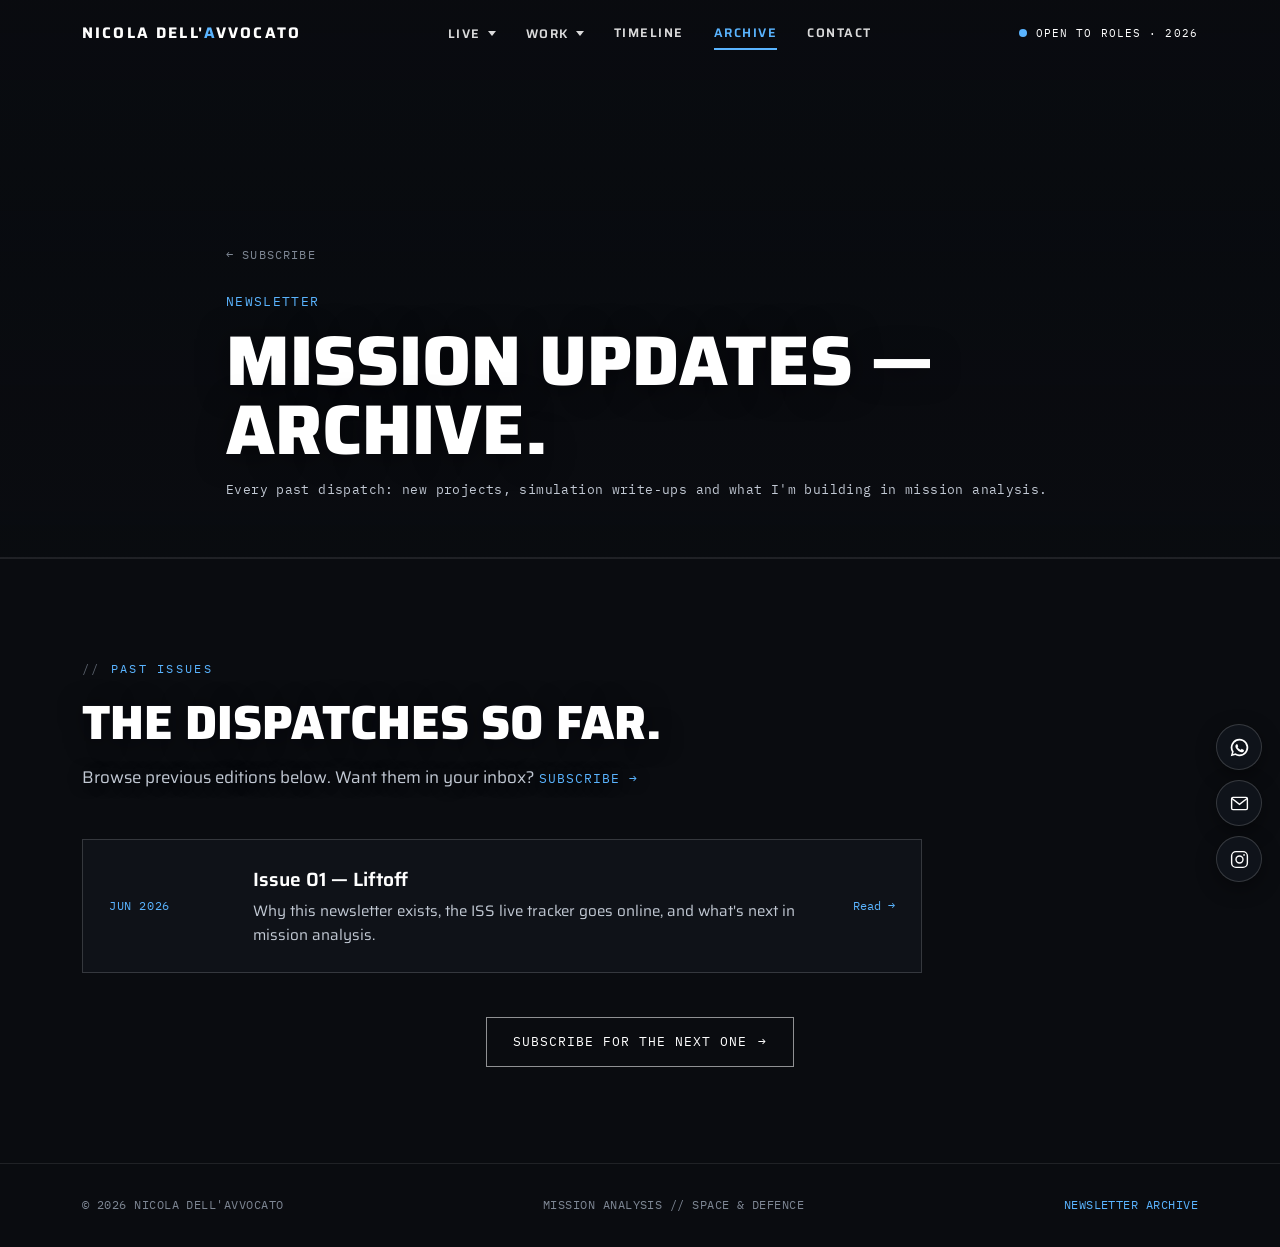
==== archive.html @ 33642a6d "Add files via upload" ====
<!DOCTYPE html>
<html lang="en">
<head>
<meta charset="UTF-8">
<meta name="viewport" content="width=device-width, initial-scale=1.0">
<title>Newsletter Archive — Nicola Dell'Avvocato</title>
<meta name="description" content="Archive of Mission Updates — past dispatches on projects, simulation write-ups and mission-analysis work by Nicola Dell'Avvocato.">
<meta property="og:title" content="Newsletter Archive — Nicola Dell'Avvocato">
<meta property="og:description" content="Past issues of Mission Updates.">
<meta property="og:type" content="website">
<link rel="preconnect" href="https://fonts.googleapis.com">
<link rel="preconnect" href="https://fonts.gstatic.com" crossorigin>
<link href="https://fonts.googleapis.com/css2?family=Saira:wght@400;500;600;700;800&family=IBM+Plex+Mono:wght@400;500&display=swap" rel="stylesheet">
<link rel="stylesheet" href="styles.css">
</head>
<body>
<div id="scrollProgress" class="scroll-progress" aria-hidden="true"></div>

<a class="skip" href="#main">Skip to content</a>

<!-- ============ NAV ============ -->
<header class="nav">
  <div class="container nav-inner">
    <a class="brand" href="index.html">NICOLA DELL'<span class="x">A</span>VVOCATO</a>
    <nav class="nav-links" id="navLinks" aria-label="Primary">
      <div class="nav-item has-drop">
        <button type="button" class="drop-trigger" aria-haspopup="true" aria-expanded="false">live <span class="caret" aria-hidden="true"></span></button>
        <div class="dropdown" role="menu">
          <a role="menuitem" href="live.html#iss">ISS Live Tracker</a>
          <a role="menuitem" href="live.html#launch">Next Launch</a>
          <a role="menuitem" href="live.html#crew">Who's in Space</a>
          <a role="menuitem" href="live.html#asteroids">Near-Earth Asteroids</a>
          <a role="menuitem" href="live.html#weather">Space Weather</a>
          <a role="menuitem" href="live.html#apod">Picture of the Day</a>
          <a role="menuitem" href="live.html#epic">Earth from Space</a>
          <a role="menuitem" href="live.html#sat">Satellite Tracker</a>
          <a role="menuitem" href="live.html#copernicus">Air Quality Map</a>
          <a role="menuitem" class="drop-all" href="live.html">All feeds →</a>
        </div>
      </div>
      <div class="nav-item has-drop">
        <button type="button" class="drop-trigger" aria-haspopup="true" aria-expanded="false">work <span class="caret" aria-hidden="true"></span></button>
        <div class="dropdown" role="menu">
          <a role="menuitem" href="work-f450.html">F450 Quadcopter</a>
          <a role="menuitem" href="work-fbg.html">FBG · CFRP Thesis</a>
          <a role="menuitem" class="drop-all" href="index.html#work">All work →</a>
        </div>
      </div>
      <a href="timeline.html">timeline</a>
      <a href="archive.html" aria-current="page">archive</a>
      <a href="index.html#contact">contact</a>
    </nav>
    <div class="nav-right"><span class="dot"></span>OPEN TO ROLES · 2026</div>
    <button class="nav-toggle" aria-label="Menu" aria-controls="navLinks" aria-expanded="false">
      <span></span><span></span><span></span>
    </button>
  </div>
</header>

<main id="main">

<!-- ============ HERO ============ -->
<section class="proj-hero iss">
  <div class="container">
    <a class="breadcrumb" href="index.html#newsletter">← Subscribe</a>
    <div class="desig">NEWSLETTER</div>
    <h1>Mission Updates — archive.</h1>
    <p class="pmeta">Every past dispatch: new projects, simulation write-ups and what I'm building in mission analysis.</p>
  </div>
</section>

<!-- ============ ARCHIVE ============ -->
<section class="block bg-earthrise" id="archive">
  <div class="container">
    <div class="block-head reveal">
      <span class="eyebrow">Past issues</span>
      <h2>The dispatches so far.</h2>
      <p>Browse previous editions below. Want them in your inbox? <a href="index.html#newsletter" class="tlink" style="display:inline-flex;">Subscribe <span class="arr">→</span></a></p>
    </div>

    <!-- =========================================================
         HOW TO ADD A NEW ISSUE
         For each new newsletter, copy one <a class="issue"> block below,
         update the date / title / summary, and point href to that issue's
         page (e.g. news-2026-07.html — duplicate news-2026-06.html as a
         starting point). Newest issue goes at the TOP of the list.
         ========================================================= -->
    <div class="issues reveal">

      <a class="issue" href="news-2026-06.html">
        <span class="date">Jun 2026</span>
        <span class="meta">
          <h3>Issue 01 — Liftoff</h3>
          <p>Why this newsletter exists, the ISS live tracker goes online, and what's next in mission analysis.</p>
        </span>
        <span class="go">Read →</span>
      </a>

      <!-- <a class="issue" href="news-2026-07.html">
        <span class="date">Jul 2026</span>
        <span class="meta">
          <h3>Issue 02 — Title here</h3>
          <p>One-line summary of the issue.</p>
        </span>
        <span class="go">Read →</span>
      </a> -->

    </div>

    <div class="reveal" style="margin-top:44px;text-align:center;">
      <a href="index.html#newsletter" class="btn">Subscribe for the next one <span class="arr">→</span></a>
    </div>
  </div>
</section>

</main>

<footer class="foot">
  <div class="container foot-inner">
    <span>© <span data-year>2026</span> Nicola Dell'Avvocato</span>
    <span>Mission Analysis // Space &amp; Defence</span>
    <span><a href="archive.html" style="color:var(--accent);text-decoration:none;">Newsletter archive</a></span>
  </div>
</footer>

<!-- ============ FLOATING QUICK-CONTACT DOCK ============ -->
<nav class="dock" aria-label="Quick contact">
  <a href="https://wa.me/393314380217" target="_blank" rel="noopener" aria-label="WhatsApp">
    <span class="lbl">WhatsApp</span>
    <svg viewBox="0 0 24 24" fill="currentColor"><path d="M12 2a10 10 0 0 0-8.6 15.1L2 22l5.1-1.3A10 10 0 1 0 12 2Zm0 18a8 8 0 0 1-4.1-1.1l-.3-.2-3 .8.8-2.9-.2-.3A8 8 0 1 1 12 20Zm4.4-5.6c-.2-.1-1.4-.7-1.6-.8-.2-.1-.4-.1-.5.1l-.7.9c-.1.2-.3.2-.5.1a6.5 6.5 0 0 1-1.9-1.2 7.2 7.2 0 0 1-1.3-1.7c-.1-.2 0-.4.1-.5l.4-.5c.1-.1.1-.3 0-.4l-.7-1.7c-.2-.5-.4-.4-.5-.4h-.5c-.2 0-.4.1-.6.3a2.7 2.7 0 0 0-.8 2c0 1.2.9 2.4 1 2.5.1.2 1.7 2.7 4.2 3.7 1.6.6 2.2.7 2.9.6.5-.1 1.4-.6 1.6-1.1.2-.6.2-1 .1-1.1l-.4-.2Z"/></svg>
  </a>
  <a href="https://mail.google.com/mail/?view=cm&amp;fs=1&amp;to=nicoladellavvocato@gmail.com&amp;su=Hello%20Nicola" target="_blank" rel="noopener" aria-label="Gmail">
    <span class="lbl">Gmail</span>
    <svg viewBox="0 0 24 24" fill="none" stroke="currentColor" stroke-width="1.6"><rect x="3" y="5" width="18" height="14" rx="1.5"/><path d="M3 6l9 7 9-7"/></svg>
  </a>
  <a href="https://instagram.com/nic.avv" target="_blank" rel="noopener" aria-label="Instagram">
    <span class="lbl">Instagram</span>
    <svg viewBox="0 0 24 24" fill="none" stroke="currentColor" stroke-width="1.6"><rect x="3" y="3" width="18" height="18" rx="5"/><circle cx="12" cy="12" r="4"/><circle cx="17.2" cy="6.8" r="1" fill="currentColor" stroke="none"/></svg>
  </a>
</nav>

<script src="main.js" defer></script>
</body>
</html>
---- styles.css ----
/* =================================================================
   Nicola Dell'Avvocato — portfolio
   Shared stylesheet. Mission-control identity:
   deep-space dark, Saira display + IBM Plex Mono utility, blue beacon.
   ================================================================= */

:root{
  --bg:#0A0C10;
  --panel:rgba(17,21,28,0.78);      /* frosted over section photos */
  --panel-solid:#11151C;
  --panel-2:rgba(22,27,35,0.82);
  --line:rgba(255,255,255,0.09);
  --line-2:rgba(255,255,255,0.16);
  --t1:#FFFFFF;
  --t2:#C2C9D4;
  --t3:#7E8794;
  --accent:#5AB4FF;
  --accent-soft:rgba(90,180,255,0.16);
  --danger:#E2552F;
  --font-display:"Saira",system-ui,sans-serif;
  --font-body:"Saira",system-ui,sans-serif;
  --font-mono:"IBM Plex Mono",ui-monospace,monospace;
  --container:1180px;
  --read:780px;

  /* Section veil — keeps the photo visible (light veil) while text stays legible */
  --veil:linear-gradient(180deg,rgba(10,12,16,0.82) 0%,rgba(10,12,16,0.72) 42%,rgba(10,12,16,0.90) 100%);

  /* Public-domain backgrounds (NASA / U.S. Air Force) via Wikimedia's stable
     Special:FilePath redirect, scaled to 1600px. Each section also has a dark
     fallback, so the layout still reads if an image fails to load. */
  --img-iss:url("https://commons.wikimedia.org/wiki/Special:FilePath/STS-134%20International%20Space%20Station%20after%20undocking.jpg?width=1600");
  --img-launch:url("https://commons.wikimedia.org/wiki/Special:FilePath/STS-107%20launch.jpg?width=1600");
  --img-earthrise:url("https://commons.wikimedia.org/wiki/Special:FilePath/NASA-Apollo8-Dec24-Earthrise.jpg?width=1600");
  --img-bluemarble:url("https://commons.wikimedia.org/wiki/Special:FilePath/The%20Earth%20seen%20from%20Apollo%2017.jpg?width=1600");
  --img-jet:url("https://commons.wikimedia.org/wiki/Special:FilePath/F-22%20Raptor%20-%20070713-F-0986R-003.jpg?width=1600");
  --img-night:url("https://commons.wikimedia.org/wiki/Special:FilePath/Sounding%20Rockets%20Launch%20from%20the%20Marshall%20Islands.JPG?width=1600");
  --img-drone:url("https://commons.wikimedia.org/wiki/Special:FilePath/MQ-9%20Reaper%20UAV.jpg?width=1600");
}

*{box-sizing:border-box;margin:0;padding:0;}
html{scroll-behavior:smooth;}
body{font-family:var(--font-body);background:var(--bg);color:var(--t2);line-height:1.62;-webkit-font-smoothing:antialiased;overflow-x:hidden;}
.container{max-width:var(--container);margin:0 auto;padding:0 32px;}
a{color:inherit;}
img{max-width:100%;display:block;}
::selection{background:var(--accent);color:#000;}

.skip{position:absolute;left:-9999px;top:0;background:var(--accent);color:#000;padding:10px 16px;font-family:var(--font-mono);font-size:.8rem;z-index:200;}
.skip:focus{left:12px;top:12px;}

.eyebrow{font-family:var(--font-mono);font-size:0.72rem;letter-spacing:0.2em;text-transform:uppercase;color:var(--accent);display:inline-flex;align-items:center;gap:10px;}
.eyebrow::before{content:"//";color:var(--t3);opacity:0.7;}

@keyframes beacon{0%{box-shadow:0 0 0 0 rgba(90,180,255,0.5);}70%{box-shadow:0 0 0 7px rgba(90,180,255,0);}100%{box-shadow:0 0 0 0 rgba(90,180,255,0);}}

/* ---------- nav ---------- */
header.nav{position:fixed;top:0;left:0;right:0;z-index:50;transition:background .3s ease,border-color .3s ease;border-bottom:1px solid transparent;}
header.nav.scrolled{background:rgba(10,12,16,0.82);backdrop-filter:blur(12px);-webkit-backdrop-filter:blur(12px);border-bottom:1px solid var(--line);}
.nav-inner{display:flex;align-items:center;justify-content:space-between;height:66px;gap:18px;}
.brand{font-family:var(--font-display);font-weight:700;font-size:0.96rem;letter-spacing:0.14em;text-transform:uppercase;color:#fff;text-decoration:none;white-space:nowrap;}
.brand .x{color:var(--accent);}
.nav-links{display:flex;gap:30px;align-items:center;}
.nav-links a{font-family:var(--font-display);font-weight:600;font-size:0.78rem;letter-spacing:0.12em;text-transform:uppercase;text-decoration:none;color:#fff;opacity:0.85;transition:opacity .2s,color .2s;}
.nav-links a:hover,.nav-links a:focus-visible,.nav-links a[aria-current="page"]{opacity:1;color:var(--accent);}
.nav-right{font-family:var(--font-mono);font-size:0.7rem;letter-spacing:0.1em;color:#fff;display:flex;align-items:center;gap:9px;text-transform:uppercase;white-space:nowrap;}
.nav-right .dot{width:8px;height:8px;border-radius:50%;background:var(--accent);animation:beacon 2.6s infinite;}
.nav-toggle{display:none;background:none;border:1px solid var(--line-2);width:42px;height:38px;cursor:pointer;align-items:center;justify-content:center;flex-direction:column;gap:5px;}
.nav-toggle span{display:block;width:18px;height:2px;background:#fff;transition:transform .25s ease,opacity .25s ease;}
.nav-toggle[aria-expanded="true"] span:nth-child(1){transform:translateY(7px) rotate(45deg);}
.nav-toggle[aria-expanded="true"] span:nth-child(2){opacity:0;}
.nav-toggle[aria-expanded="true"] span:nth-child(3){transform:translateY(-7px) rotate(-45deg);}

/* ---- animated underline on nav links ---- */
.nav-links>a,.drop-trigger{position:relative;}
.nav-links>a::after,.drop-trigger::after{content:"";position:absolute;left:0;right:0;bottom:-7px;height:2px;background:var(--accent);transform:scaleX(0);transform-origin:left;transition:transform .25s ease;}
.nav-links>a:hover::after,.nav-links>a:focus-visible::after,.nav-links>a.active::after,.nav-links>a[aria-current="page"]::after,.drop-trigger:hover::after,.drop-trigger:focus-visible::after,.drop-trigger.active::after,.has-drop:focus-within .drop-trigger::after{transform:scaleX(1);}

/* ---- dropdown menu ---- */
.nav-item.has-drop{position:relative;display:flex;align-items:center;}
.drop-trigger{font-family:var(--font-display);font-weight:600;font-size:0.78rem;letter-spacing:0.12em;text-transform:uppercase;color:#fff;opacity:0.85;background:none;border:0;cursor:pointer;padding:0;display:inline-flex;align-items:center;gap:7px;transition:opacity .2s,color .2s;}
.drop-trigger:hover,.drop-trigger:focus-visible,.has-drop:focus-within .drop-trigger,.drop-trigger.active{opacity:1;color:var(--accent);}
.caret{width:0;height:0;border-left:4px solid transparent;border-right:4px solid transparent;border-top:5px solid currentColor;transition:transform .25s ease;}
.has-drop:hover .caret,.has-drop:focus-within .caret,.has-drop.open .caret{transform:rotate(180deg);}
.dropdown{position:absolute;top:calc(100% + 14px);left:50%;transform:translateX(-50%) translateY(8px);min-width:236px;background:rgba(13,17,23,0.97);backdrop-filter:blur(12px);-webkit-backdrop-filter:blur(12px);border:1px solid var(--line-2);padding:7px;opacity:0;visibility:hidden;pointer-events:none;transition:opacity .2s ease,transform .2s ease;z-index:60;}
.dropdown::before{content:"";position:absolute;top:-14px;left:0;right:0;height:14px;}
.has-drop:hover .dropdown,.has-drop:focus-within .dropdown,.has-drop.open .dropdown{opacity:1;visibility:visible;pointer-events:auto;transform:translateX(-50%) translateY(0);}
.dropdown a{display:block;padding:11px 14px;font-family:var(--font-mono);font-size:0.78rem;letter-spacing:0.03em;text-transform:none;color:var(--t2);text-decoration:none;opacity:1;transition:background .16s ease,color .16s ease;}
.dropdown a::after{display:none;}
.dropdown a:hover,.dropdown a:focus-visible{background:var(--accent-soft);color:#fff;}
.dropdown a.active{color:var(--accent);}
.dropdown .drop-all{border-top:1px solid var(--line);margin-top:5px;color:var(--accent);}

/* ---- scroll progress bar ---- */
.scroll-progress{position:fixed;top:0;left:0;height:3px;width:0;background:linear-gradient(90deg,var(--accent),#9fd4ff);box-shadow:0 0 10px rgba(90,180,255,0.6);z-index:60;transition:width .1s linear;}

/* ---------- hero ---------- */
.hero{position:relative;height:100vh;min-height:660px;background:#02040A;overflow:hidden;display:flex;align-items:flex-end;}
.stars{position:absolute;inset:0;z-index:0;}
.stars .tw{animation:tw 3.6s ease-in-out infinite;}
@keyframes tw{50%{opacity:0.12;}}
.atmo{position:absolute;left:50%;transform:translateX(-50%);bottom:20vh;width:160vw;height:42vh;z-index:1;
  background:radial-gradient(60% 100% at 50% 100%,rgba(90,180,255,0.30),rgba(60,130,210,0.10) 42%,transparent 68%);filter:blur(14px);pointer-events:none;}
.planet{position:absolute;left:50%;transform:translateX(-50%);bottom:-36vh;width:200vw;height:70vh;z-index:1;border-radius:100% 100% 0 0;
  background:radial-gradient(80% 130% at 50% 0%,#1a3a5c 0%,#0d2236 22%,#06131f 46%,#03080e 70%);}
.planet::before{content:"";position:absolute;left:0;right:0;top:-1px;height:3px;border-radius:100% 100% 0 0;
  background:linear-gradient(90deg,transparent,rgba(160,210,255,0.6) 22%,rgba(195,225,255,0.9) 50%,rgba(160,210,255,0.6) 78%,transparent);
  box-shadow:0 0 22px 3px rgba(90,180,255,0.55);}
.scrim{position:absolute;inset:0;z-index:2;background:
  linear-gradient(to top,rgba(2,4,10,0.88) 0%,rgba(2,4,10,0.35) 32%,transparent 62%),
  radial-gradient(90% 70% at 18% 88%,rgba(2,4,10,0.7),transparent 70%);}
.hero-inner{position:relative;z-index:3;width:100%;padding-bottom:9vh;}
.hero-eye{font-family:var(--font-mono);font-size:0.78rem;letter-spacing:0.22em;text-transform:uppercase;color:#fff;opacity:0.92;margin-bottom:22px;}
.hero h1{font-family:var(--font-display);font-weight:800;font-size:clamp(3rem,9.2vw,7.4rem);line-height:0.92;letter-spacing:-0.01em;text-transform:uppercase;color:#fff;text-shadow:0 2px 40px rgba(0,0,0,0.5);}
.hero h1 .ln{display:block;overflow:hidden;}
.hero h1 .ln span{display:block;transform:translateY(104%);animation:rise 1s cubic-bezier(.2,.7,.2,1) forwards;}
.hero h1 .ln:nth-child(2) span{animation-delay:.09s;}
@keyframes rise{to{transform:translateY(0);}}
.hero .tag{font-size:1.18rem;line-height:1.5;color:var(--t2);max-width:46ch;margin:26px 0 34px;}
.hero .tag em{color:#fff;font-style:normal;}
.cta-row{display:flex;gap:22px;flex-wrap:wrap;align-items:center;}
.btn{font-family:var(--font-mono);font-size:0.8rem;letter-spacing:0.08em;text-transform:uppercase;text-decoration:none;padding:14px 26px;border:1px solid rgba(255,255,255,0.55);color:#fff;display:inline-flex;align-items:center;gap:11px;transition:all .2s ease;background:transparent;cursor:pointer;}
.btn:hover,.btn:focus-visible{background:#fff;color:#000;border-color:#fff;}
.btn.solid{background:var(--accent);border-color:var(--accent);color:#04121f;}
.btn.solid:hover,.btn.solid:focus-visible{background:#fff;border-color:#fff;color:#000;}
.tlink{font-family:var(--font-mono);font-size:0.8rem;letter-spacing:0.08em;text-transform:uppercase;text-decoration:none;color:var(--accent);display:inline-flex;align-items:center;gap:9px;}
.tlink:hover,.tlink:focus-visible{color:#fff;}
.arr{transition:transform .2s ease;}
.btn:hover .arr,.tlink:hover .arr{transform:translateX(4px);}

/* ---------- section base + photo backgrounds ---------- */
section.block{padding:96px 0;border-top:1px solid var(--line);position:relative;}
.block-head{margin-bottom:48px;max-width:var(--read);}
.block-head h2{font-family:var(--font-display);font-weight:800;font-size:clamp(1.9rem,4vw,3rem);letter-spacing:0;text-transform:uppercase;line-height:1.02;margin-top:18px;color:#fff;text-shadow:0 2px 24px rgba(2,4,10,.6);}
.block-head p{color:var(--t2);margin-top:16px;font-size:1.06rem;text-shadow:0 1px 14px rgba(2,4,10,.55);}
.reveal{opacity:0;transform:translateY(24px);transition:opacity .7s ease,transform .7s ease;}
.reveal.in{opacity:1;transform:none;}

.bg-iss,.bg-launch,.bg-earthrise,.bg-bluemarble,.bg-jet,.bg-night,.bg-drone{
  background-size:cover;background-position:center;background-repeat:no-repeat;background-color:var(--bg);
}
.bg-iss{background-image:var(--veil),var(--img-iss);}
.bg-launch{background-image:var(--veil),var(--img-launch);}
.bg-earthrise{background-image:var(--veil),var(--img-earthrise);}
.bg-bluemarble{background-image:var(--veil),var(--img-bluemarble);}
.bg-jet{background-image:var(--veil),var(--img-jet);}
.bg-night{background-image:var(--veil),var(--img-night);}
.bg-drone{background-image:var(--veil),var(--img-drone);}
.bg-blueprint{
  background-color:#070b11;
  background-image:
    linear-gradient(rgba(7,11,17,0.80),rgba(7,11,17,0.89)),
    linear-gradient(rgba(90,180,255,0.07) 1px,transparent 1px),
    linear-gradient(90deg,rgba(90,180,255,0.07) 1px,transparent 1px);
  background-size:cover,34px 34px,34px 34px;background-position:center;
}
.bg-carbon{
  background-color:#0a0c10;
  background-image:
    linear-gradient(rgba(10,12,16,0.80),rgba(10,12,16,0.88)),
    repeating-linear-gradient(45deg,#13171f 0 6px,#0c0f15 6px 12px),
    repeating-linear-gradient(-45deg,rgba(255,255,255,0.03) 0 6px,transparent 6px 12px);
}
@media(min-width:1025px){
  .bg-iss,.bg-launch,.bg-earthrise,.bg-bluemarble,.bg-jet,.bg-night,.bg-drone{background-attachment:fixed;}
}

/* shared frosted-card treatment so the photo whispers through */
.panel,.fcard,.record,.ecard,.spec,.contact-links,.news-card,.proj-card,.spec-block{
  backdrop-filter:blur(7px);-webkit-backdrop-filter:blur(7px);
}

/* ---------- ISS tracker ---------- */
.panel{position:relative;background:var(--panel);border:1px solid var(--line-2);}
.panel .corner{position:absolute;width:10px;height:10px;border:1px solid var(--accent);z-index:2;}
.panel .corner.tl{top:-1px;left:-1px;border-right:0;border-bottom:0;}
.panel .corner.tr{top:-1px;right:-1px;border-left:0;border-bottom:0;}
.panel .corner.bl{bottom:-1px;left:-1px;border-right:0;border-top:0;}
.panel .corner.br{bottom:-1px;right:-1px;border-left:0;border-top:0;}
.panel-head{display:flex;justify-content:space-between;align-items:center;gap:12px;padding:15px 20px;border-bottom:1px solid var(--line);font-family:var(--font-mono);font-size:0.72rem;letter-spacing:0.1em;text-transform:uppercase;color:var(--t3);}
.live-ind{display:flex;align-items:center;gap:9px;color:var(--accent);}
#issDot{width:8px;height:8px;border-radius:50%;background:var(--accent);animation:beacon 2.4s infinite;}
#issDot.lost{background:var(--danger);animation:none;}
.tracker-body{display:grid;grid-template-columns:1.65fr 1fr;}
.map-wrap{border-right:1px solid var(--line);padding:16px;}
#issMap{width:100%;height:auto;display:block;background:#070B11;border:1px solid var(--line);}
.map-bg{fill:#070B11;}
.map-img{opacity:0.62;filter:brightness(0.72) saturate(0.85);}
.map-scrim{fill:rgba(7,11,17,0.42);}
.grat line{stroke:rgba(255,255,255,0.08);stroke-width:1;}
.equator{stroke:rgba(90,180,255,0.32);stroke-width:1;stroke-dasharray:5 5;}
.meridian{stroke:rgba(255,255,255,0.10);stroke-width:1;stroke-dasharray:5 5;}
.maplab{font-family:var(--font-mono);font-size:9px;fill:var(--t3);}
.trail{fill:none;stroke:var(--accent);stroke-width:1.5;opacity:0.55;}
.foot{fill:rgba(90,180,255,0.07);stroke:rgba(90,180,255,0.28);stroke-width:1;}
.m-glow{fill:rgba(90,180,255,0.35);}
.m-core{fill:#fff;}
.m-ping{fill:none;stroke:var(--accent);stroke-width:1.4;animation:issping 2.2s ease-out infinite;}
@keyframes issping{0%{opacity:0.85;r:4;}80%,100%{opacity:0;r:24;}}
.telem{display:flex;flex-direction:column;}
.trow{display:flex;justify-content:space-between;align-items:baseline;gap:10px;padding:15px 20px;border-bottom:1px solid var(--line);}
.trow .k{font-family:var(--font-mono);font-size:0.66rem;letter-spacing:0.1em;text-transform:uppercase;color:var(--t3);}
.trow .v{font-family:var(--font-mono);font-size:1.0rem;color:#fff;}
.trow .v.acc{color:var(--accent);}
.maplink{font-family:var(--font-mono);font-size:0.84rem;color:var(--accent);text-decoration:none;transition:color .18s ease;}
.maplink:hover,.maplink:focus-visible{color:#fff;text-decoration:underline;}
.panel-foot{padding:13px 20px;border-top:1px solid var(--line);font-family:var(--font-mono);font-size:0.62rem;letter-spacing:0.08em;color:var(--t3);text-transform:uppercase;display:flex;justify-content:space-between;gap:10px;flex-wrap:wrap;}

/* ---------- profile ---------- */
.profile-grid{display:grid;grid-template-columns:1.4fr 1fr;gap:56px;align-items:start;}
.profile-prose p{font-size:1.14rem;color:var(--t2);margin-bottom:18px;line-height:1.66;}
.profile-prose p strong{color:#fff;font-weight:600;}
.spec{border:1px solid var(--line-2);background:var(--panel);}
.spec .spec-top{font-family:var(--font-mono);font-size:0.68rem;letter-spacing:0.1em;text-transform:uppercase;color:var(--t3);padding:13px 16px;border-bottom:1px solid var(--line);display:flex;justify-content:space-between;}
.spec dl{display:grid;grid-template-columns:auto 1fr;}
.spec dt,.spec dd{padding:12px 16px;font-family:var(--font-mono);font-size:0.8rem;border-bottom:1px solid var(--line);}
.spec dt{color:var(--t3);letter-spacing:0.04em;border-right:1px solid var(--line);white-space:nowrap;}
.spec dd{color:#fff;text-align:right;}
.spec dl>div{display:contents;}
.spec .last dt,.spec .last dd{border-bottom:0;}

/* ---------- focus ---------- */
.focus-grid{display:grid;grid-template-columns:repeat(3,1fr);gap:18px;}
.fcard{background:var(--panel);border:1px solid var(--line-2);padding:28px 26px 30px;transition:transform .25s ease,border-color .25s ease;}
.fcard:hover{transform:translateY(-4px);border-color:var(--accent);}
.fcard .num{font-family:var(--font-mono);font-size:0.72rem;color:var(--accent);letter-spacing:0.12em;}
.fcard h3{font-family:var(--font-display);font-weight:600;font-size:1.28rem;margin:14px 0 10px;color:#fff;}
.fcard p{color:var(--t2);font-size:0.97rem;line-height:1.6;}
.fcard .ic{height:34px;width:34px;margin-bottom:6px;}
.fcard .ic svg{width:100%;height:100%;stroke:var(--accent);fill:none;stroke-width:1.6;}

/* ---------- stack ---------- */
.stack-grid{display:grid;grid-template-columns:repeat(2,1fr);gap:42px 56px;}
.stack-col h4{font-family:var(--font-mono);font-size:0.74rem;letter-spacing:0.12em;text-transform:uppercase;color:var(--t3);padding-bottom:13px;margin-bottom:16px;border-bottom:1px solid var(--line-2);}
.tags{display:flex;flex-wrap:wrap;gap:9px;}
.tag{font-family:var(--font-mono);font-size:0.8rem;color:var(--t2);border:1px solid var(--line-2);background:rgba(10,12,16,.45);padding:8px 13px;transition:all .18s ease;text-decoration:none;}
.tag:hover{border-color:var(--accent);color:#fff;}

/* ---------- work records ---------- */
.record{background:var(--panel);border:1px solid var(--line-2);padding:32px;margin-bottom:18px;display:grid;grid-template-columns:auto 1fr auto;gap:30px;align-items:start;transition:border-color .2s ease,transform .2s ease;text-decoration:none;color:inherit;}
.record:hover{border-color:var(--accent);transform:translateY(-3px);}
.record .desig{font-family:var(--font-mono);font-size:0.8rem;color:var(--accent);letter-spacing:0.06em;padding-top:4px;}
.record h3{font-family:var(--font-display);font-weight:600;font-size:1.36rem;color:#fff;margin-bottom:6px;display:inline-flex;align-items:center;gap:10px;}
.record h3 .go{font-family:var(--font-mono);font-size:.9rem;color:var(--t3);transition:transform .2s ease,color .2s ease;}
.record:hover h3 .go{color:var(--accent);transform:translateX(4px);}
.record .meta{font-family:var(--font-mono);font-size:0.76rem;color:var(--t3);margin-bottom:14px;letter-spacing:0.03em;}
.record p{color:var(--t2);font-size:0.99rem;max-width:64ch;line-height:1.62;}
.record .toolset{display:flex;gap:7px;flex-wrap:wrap;margin-top:15px;}
.record .toolset span{font-family:var(--font-mono);font-size:0.72rem;color:var(--t3);border:1px solid var(--line);padding:4px 9px;}
.record .metric{text-align:right;white-space:nowrap;}
.record .metric .big{font-family:var(--font-display);font-weight:800;font-size:1.7rem;color:#fff;line-height:1;}
.record .metric .lab{font-family:var(--font-mono);font-size:0.64rem;color:var(--t3);text-transform:uppercase;letter-spacing:0.08em;margin-top:6px;}

/* ---------- education ---------- */
.edu{display:grid;grid-template-columns:repeat(2,1fr);gap:18px;}
.ecard{background:var(--panel);border:1px solid var(--line-2);padding:28px;}
.ecard .yr{font-family:var(--font-mono);font-size:0.74rem;color:var(--accent);letter-spacing:0.06em;}
.ecard h3{font-family:var(--font-display);font-weight:600;font-size:1.24rem;color:#fff;margin:10px 0 6px;}
.ecard .inst{font-family:var(--font-mono);font-size:0.82rem;color:var(--t3);margin-bottom:10px;}
.ecard p{color:var(--t2);font-size:0.95rem;}
.ecard p em{color:#fff;font-style:italic;}

/* ---------- newsletter ---------- */
.news{padding:88px 0;border-top:1px solid var(--line);}
.news-card{background:var(--panel);border:1px solid var(--line-2);padding:40px;display:grid;grid-template-columns:1.1fr 1fr;gap:40px;align-items:center;position:relative;}
.news-card .corner{position:absolute;width:10px;height:10px;border:1px solid var(--accent);}
.news-card .corner.tl{top:-1px;left:-1px;border-right:0;border-bottom:0;}
.news-card .corner.br{bottom:-1px;right:-1px;border-left:0;border-top:0;}
.news-card h2{font-family:var(--font-display);font-weight:800;font-size:clamp(1.7rem,3.4vw,2.4rem);text-transform:uppercase;color:#fff;margin-top:16px;line-height:1.04;}
.news-card p{color:var(--t2);margin-top:14px;font-size:1.02rem;max-width:42ch;}
.news-form{display:flex;flex-direction:column;gap:12px;}
.news-row{display:flex;gap:10px;flex-wrap:wrap;}
.news-input{flex:1 1 220px;background:rgba(7,11,17,.7);border:1px solid var(--line-2);color:#fff;font-family:var(--font-mono);font-size:.92rem;padding:14px 16px;transition:border-color .18s ease;}
.news-input::placeholder{color:var(--t3);}
.news-input:focus{outline:none;border-color:var(--accent);}
.news-note{font-family:var(--font-mono);font-size:.66rem;letter-spacing:.04em;color:var(--t3);line-height:1.5;}
.news-note a{color:var(--accent);text-decoration:none;}
.news-status{font-family:var(--font-mono);font-size:.78rem;min-height:1.2em;}
.news-status.ok{color:var(--accent);}
.news-status.err{color:var(--danger);}
.news-form.busy .btn{opacity:.55;pointer-events:none;}

/* ---------- contact ---------- */
.contact{padding:104px 0;border-top:1px solid var(--line);}
.contact-inner{display:grid;grid-template-columns:1fr auto;gap:50px;align-items:end;}
.contact h2{font-family:var(--font-display);font-weight:800;font-size:clamp(2.4rem,5.4vw,4rem);letter-spacing:0;text-transform:uppercase;line-height:0.98;color:#fff;}
.contact h2 em{color:var(--accent);font-style:normal;}
.contact p{color:var(--t2);margin-top:18px;max-width:48ch;font-size:1.05rem;}
.contact-links{display:flex;flex-direction:column;border:1px solid var(--line-2);min-width:320px;background:var(--panel);}
.clink{padding:16px 22px;display:flex;justify-content:space-between;align-items:center;gap:14px;font-family:var(--font-mono);font-size:0.84rem;text-decoration:none;color:#fff;border-bottom:1px solid var(--line);transition:background .18s ease,color .18s ease;}
.clink:last-child{border-bottom:0;}
.clink .ci{display:flex;align-items:center;gap:12px;}
.clink .ci svg{width:17px;height:17px;flex:none;}
.clink:hover{background:var(--accent);color:#000;}
.clink:hover svg{color:#000;}
.clink .ar{color:var(--t3);transition:transform .2s ease,color .2s ease;}
.clink:hover .ar{color:#000;transform:translate(3px,-3px);}

/* ---------- floating quick-contact dock ---------- */
.dock{position:fixed;right:18px;bottom:18px;z-index:60;display:flex;flex-direction:column;gap:10px;}
.dock a{width:46px;height:46px;border-radius:50%;display:grid;place-items:center;background:rgba(17,21,28,0.92);border:1px solid var(--line-2);color:#fff;backdrop-filter:blur(8px);-webkit-backdrop-filter:blur(8px);transition:transform .18s ease,background .18s ease,border-color .18s ease;box-shadow:0 6px 20px rgba(0,0,0,.4);}
.dock a svg{width:21px;height:21px;}
.dock a:hover,.dock a:focus-visible{transform:translateY(-3px);background:var(--accent);border-color:var(--accent);color:#04121f;}
.dock a .lbl{position:absolute;right:56px;white-space:nowrap;background:#11151c;border:1px solid var(--line-2);color:#fff;font-family:var(--font-mono);font-size:.66rem;letter-spacing:.06em;text-transform:uppercase;padding:6px 9px;opacity:0;transform:translateX(6px);pointer-events:none;transition:opacity .18s ease,transform .18s ease;}
.dock a{position:relative;}
.dock a:hover .lbl,.dock a:focus-visible .lbl{opacity:1;transform:translateX(0);}

/* ---------- footer ---------- */
footer.foot{padding:32px 0;border-top:1px solid var(--line);}
.foot-inner{display:flex;justify-content:space-between;align-items:center;font-family:var(--font-mono);font-size:0.72rem;color:var(--t3);letter-spacing:0.04em;flex-wrap:wrap;gap:10px;text-transform:uppercase;}
.foot-inner a{color:var(--t3);text-decoration:none;}
.foot-inner a:hover{color:var(--accent);}

a:focus-visible,.btn:focus-visible,.tag:focus-visible,.clink:focus-visible,button:focus-visible,input:focus-visible{outline:2px solid var(--accent);outline-offset:3px;}

/* =================================================================
   PROJECT (case-study) PAGES
   ================================================================= */
.proj-hero{position:relative;min-height:62vh;display:flex;align-items:flex-end;padding:120px 0 56px;overflow:hidden;border-bottom:1px solid var(--line);background-color:#04070d;}
.proj-hero.iss{background-image:var(--veil),var(--img-iss);background-size:cover;background-position:center;}
.proj-hero.ascent{background-image:var(--veil),var(--img-launch);background-size:cover;background-position:center 28%;}
.proj-hero.drone{background-image:var(--veil),var(--img-drone);background-size:cover;background-position:center;}
/* blueprint grid for the build project */
.proj-hero.bp{
  background-color:#070b11;
  background-image:
    radial-gradient(120% 90% at 50% 0%,rgba(10,12,16,.45),rgba(10,12,16,.92) 75%),
    linear-gradient(rgba(90,180,255,0.10) 1px,transparent 1px),
    linear-gradient(90deg,rgba(90,180,255,0.10) 1px,transparent 1px);
  background-size:auto,30px 30px,30px 30px;
}
/* carbon-fibre twill for the composites thesis */
.proj-hero.cf{
  background-color:#0a0c10;
  background-image:
    radial-gradient(120% 90% at 50% 0%,rgba(10,12,16,.35),rgba(10,12,16,.9) 78%),
    repeating-linear-gradient(45deg,#13171f 0 6px,#0c0f15 6px 12px),
    repeating-linear-gradient(-45deg,rgba(255,255,255,.035) 0 6px,transparent 6px 12px);
}
.proj-hero .breadcrumb{font-family:var(--font-mono);font-size:.72rem;letter-spacing:.1em;text-transform:uppercase;color:var(--t3);margin-bottom:26px;display:inline-flex;gap:8px;align-items:center;text-decoration:none;}
.proj-hero .breadcrumb:hover{color:var(--accent);}
.proj-hero .desig{font-family:var(--font-mono);font-size:.84rem;letter-spacing:.1em;color:var(--accent);}
.proj-hero h1{font-family:var(--font-display);font-weight:800;font-size:clamp(2.2rem,6vw,4.4rem);line-height:.98;text-transform:uppercase;color:#fff;margin:14px 0 16px;max-width:18ch;text-shadow:0 2px 30px rgba(0,0,0,.55);}
.proj-hero .pmeta{font-family:var(--font-mono);font-size:.8rem;color:var(--t2);letter-spacing:.03em;}
.proj-hero .toolset{display:flex;gap:8px;flex-wrap:wrap;margin-top:22px;}
.proj-hero .toolset span{font-family:var(--font-mono);font-size:.72rem;color:var(--t2);border:1px solid var(--line-2);background:rgba(10,12,16,.5);padding:5px 11px;}

.proj-body{padding:80px 0 40px;}
.proj-grid{display:grid;grid-template-columns:minmax(0,1fr) 320px;gap:64px;align-items:start;}
.proj-main h2{font-family:var(--font-display);font-weight:700;font-size:1.5rem;text-transform:uppercase;letter-spacing:.01em;color:#fff;margin:46px 0 14px;display:flex;align-items:baseline;gap:12px;}
.proj-main h2:first-child{margin-top:0;}
.proj-main h2 .hx{font-family:var(--font-mono);font-size:.74rem;color:var(--accent);letter-spacing:.08em;}
.proj-main p{font-size:1.06rem;line-height:1.7;color:var(--t2);margin-bottom:16px;}
.proj-main p strong{color:#fff;font-weight:600;}
.proj-main .lead{font-size:1.2rem;color:#dfe4ec;line-height:1.62;}
.proj-main ul{list-style:none;margin:6px 0 18px;}
.proj-main ul li{position:relative;padding-left:22px;margin-bottom:11px;color:var(--t2);line-height:1.6;}
.proj-main ul li::before{content:"";position:absolute;left:0;top:.62em;width:7px;height:7px;background:var(--accent);transform:rotate(45deg);}
.proj-main ul li strong{color:#fff;}

.callout{border-left:2px solid var(--accent);background:rgba(90,180,255,.06);padding:18px 22px;margin:24px 0;}
.callout .lab{font-family:var(--font-mono);font-size:.68rem;letter-spacing:.1em;text-transform:uppercase;color:var(--accent);margin-bottom:7px;}
.callout p{margin:0;font-size:1rem;color:var(--t2);}

.proj-aside{position:sticky;top:96px;display:flex;flex-direction:column;gap:18px;}
.spec-block{border:1px solid var(--line-2);background:var(--panel);}
.spec-block .spec-top{font-family:var(--font-mono);font-size:.68rem;letter-spacing:.1em;text-transform:uppercase;color:var(--t3);padding:13px 16px;border-bottom:1px solid var(--line);display:flex;justify-content:space-between;}
.spec-block dl{display:grid;grid-template-columns:auto 1fr;}
.spec-block dt,.spec-block dd{padding:11px 15px;font-family:var(--font-mono);font-size:.78rem;border-bottom:1px solid var(--line);}
.spec-block dt{color:var(--t3);border-right:1px solid var(--line);white-space:nowrap;}
.spec-block dd{color:#fff;text-align:right;}
.spec-block dl>div{display:contents;}
.spec-block dl>div:last-child dt,.spec-block dl>div:last-child dd{border-bottom:0;}

.figure{border:1px solid var(--line-2);background:rgba(10,12,16,.4);overflow:hidden;margin:26px 0;}
.figure img{width:100%;height:auto;display:block;}
.figure figcaption{font-family:var(--font-mono);font-size:.7rem;letter-spacing:.04em;color:var(--t3);padding:11px 15px;border-top:1px solid var(--line);}

/* prev/next project nav */
.proj-nav{display:grid;grid-template-columns:1fr 1fr;gap:14px;border-top:1px solid var(--line);padding:40px 0 0;margin-top:40px;}
.pn{border:1px solid var(--line-2);background:var(--panel);padding:22px 24px;text-decoration:none;color:#fff;transition:border-color .2s ease,transform .2s ease;backdrop-filter:blur(7px);-webkit-backdrop-filter:blur(7px);}
.pn:hover{border-color:var(--accent);transform:translateY(-3px);}
.pn .k{font-family:var(--font-mono);font-size:.66rem;letter-spacing:.1em;text-transform:uppercase;color:var(--t3);}
.pn .t{font-family:var(--font-display);font-weight:600;font-size:1.1rem;margin-top:8px;color:#fff;}
.pn.next{text-align:right;}

/* =================================================================
   TIMELINE (story page)
   ================================================================= */
.timeline{position:relative;max-width:760px;margin:0 auto;}
.timeline::before{content:"";position:absolute;left:14px;top:6px;bottom:6px;width:2px;background:linear-gradient(var(--accent),rgba(90,180,255,0.12));}
.tl-item{position:relative;padding:0 0 28px 52px;}
.tl-item:last-child{padding-bottom:0;}
.tl-item::before{content:"";position:absolute;left:7px;top:4px;width:16px;height:16px;background:var(--bg);border:2px solid var(--accent);transform:rotate(45deg);box-shadow:0 0 0 4px rgba(10,12,16,0.65);}
.tl-item.now::before{background:var(--accent);animation:beacon 2.6s infinite;}
.tl-year{font-family:var(--font-mono);font-size:0.74rem;letter-spacing:0.08em;text-transform:uppercase;color:var(--accent);margin-bottom:9px;}
.tl-card{display:block;border:1px solid var(--line-2);background:var(--panel);backdrop-filter:blur(7px);-webkit-backdrop-filter:blur(7px);padding:22px 24px;text-decoration:none;transition:border-color .2s ease,transform .2s ease;}
a.tl-card:hover,a.tl-card:focus-visible{border-color:var(--accent);transform:translateY(-3px);}
.tl-card h3{font-family:var(--font-display);font-weight:600;font-size:1.22rem;color:#fff;margin-bottom:5px;}
.tl-card .inst{font-family:var(--font-mono);font-size:0.78rem;color:var(--t3);margin-bottom:11px;}
.tl-card p{color:var(--t2);font-size:0.99rem;line-height:1.62;margin:0;}
.tl-card .grade{display:inline-block;font-family:var(--font-mono);font-size:0.72rem;color:var(--accent);border:1px solid var(--accent);padding:3px 10px;margin-top:13px;letter-spacing:0.06em;}
.tl-card .more{display:inline-block;font-family:var(--font-mono);font-size:0.74rem;color:var(--accent);margin-top:13px;}
a.tl-card:hover .more{text-decoration:underline;}

/* =================================================================
   NEWSLETTER ARCHIVE (issue list)
   ================================================================= */
.issues{display:flex;flex-direction:column;gap:16px;max-width:840px;}
.issue{display:grid;grid-template-columns:118px 1fr auto;gap:26px;align-items:center;background:var(--panel);border:1px solid var(--line-2);backdrop-filter:blur(7px);-webkit-backdrop-filter:blur(7px);padding:24px 26px;text-decoration:none;transition:border-color .2s ease,transform .2s ease;}
.issue:hover,.issue:focus-visible{border-color:var(--accent);transform:translateY(-3px);}
.issue .date{font-family:var(--font-mono);font-size:0.74rem;letter-spacing:0.05em;color:var(--accent);text-transform:uppercase;}
.issue .meta h3{font-family:var(--font-display);font-weight:600;font-size:1.2rem;color:#fff;margin-bottom:5px;}
.issue .meta p{color:var(--t2);font-size:0.95rem;line-height:1.55;margin:0;}
.issue .go{font-family:var(--font-mono);font-size:0.74rem;color:var(--accent);white-space:nowrap;}
.issue:hover .go{text-decoration:underline;}
.issues-empty{max-width:840px;border:1px dashed var(--line-2);padding:26px;color:var(--t3);font-family:var(--font-mono);font-size:0.86rem;}
@media(max-width:680px){
  .issue{grid-template-columns:1fr;gap:9px;}
  .issue .go{justify-self:start;}
}

/* =================================================================
   LIVE FEEDS (live data page)
   ================================================================= */
.beacon-dot{width:8px;height:8px;border-radius:50%;background:var(--accent);animation:beacon 2.4s infinite;}
.beacon-dot.lost{background:#E2552F;animation:none;}
.feed-lead{padding:20px;border-bottom:1px solid var(--line);}
.feed-lead .big-num{font-family:var(--font-display);font-weight:800;font-size:3.1rem;line-height:1;color:#fff;}
.feed-lead .big-num.acc{color:var(--accent);}
.feed-lead .cd-big,.cd-big{font-family:var(--font-mono);font-size:2.3rem;color:#fff;letter-spacing:0.03em;line-height:1;}
.feed-lead .sub{font-family:var(--font-mono);font-size:0.74rem;letter-spacing:0.06em;color:var(--t3);margin-top:10px;}
.feed-list{list-style:none;margin:0;padding:0;}
.feed-list li{display:flex;justify-content:space-between;gap:14px;padding:13px 20px;border-bottom:1px solid var(--line);font-family:var(--font-mono);font-size:0.84rem;align-items:baseline;}
.feed-list li:last-child{border-bottom:0;}
.feed-list .lbl{color:#fff;}
.feed-list .val{color:var(--t3);white-space:nowrap;text-align:right;}
.feed-list .val.acc{color:var(--accent);}
.tag-haz{display:inline-block;font-family:var(--font-mono);font-size:0.58rem;letter-spacing:0.06em;color:#E2552F;border:1px solid #E2552F;padding:2px 6px;margin-left:8px;text-transform:uppercase;}
.feed-grid{display:grid;grid-template-columns:1.1fr 1fr;}
.feed-pad{padding:16px;background:#070B11;}
.feed-img{width:100%;height:auto;display:block;border:1px solid var(--line);min-height:80px;}
.feed-body{display:flex;flex-direction:column;justify-content:center;border-left:1px solid var(--line);}
.feed-note{padding:18px 20px;color:var(--t2);font-size:0.95rem;line-height:1.6;}
.feed-note h3{font-family:var(--font-display);font-weight:600;font-size:1.22rem;color:#fff;margin-bottom:8px;}
@media(max-width:820px){
  .feed-grid{grid-template-columns:1fr;}
  .feed-body{border-left:0;border-top:1px solid var(--line);}
}
.crew-sub{display:block;font-family:var(--font-mono);font-size:0.68rem;color:var(--t3);margin-top:3px;letter-spacing:0.02em;}

/* satellite tracker controls (reuses the ISS map styling) */
.sat-controls{display:flex;gap:12px;align-items:center;flex-wrap:wrap;padding:14px 20px;border-bottom:1px solid var(--line);}
.sat-controls label{font-family:var(--font-mono);font-size:0.7rem;letter-spacing:0.08em;text-transform:uppercase;color:var(--t3);}
.sat-select{font-family:var(--font-mono);font-size:0.84rem;background:var(--panel-2);color:#fff;border:1px solid var(--line-2);padding:8px 12px;cursor:pointer;}
.sat-select:focus-visible{outline:2px solid var(--accent);outline-offset:2px;}

/* Copernicus / air-quality colour map */
.cmap-wrap{padding:16px;}
.cmap{width:100%;height:auto;display:block;background:#070B11;border:1px solid var(--line);}
.cmap-cell{stroke:rgba(0,0,0,0.22);stroke-width:0.5;}
.cmap-legend{display:flex;flex-wrap:wrap;gap:6px 16px;padding:14px 20px;border-top:1px solid var(--line);font-family:var(--font-mono);font-size:0.7rem;color:var(--t2);align-items:center;}
.cmap-legend .sw{display:inline-flex;align-items:center;gap:7px;}
.cmap-legend .chip{width:14px;height:14px;display:inline-block;border:1px solid rgba(255,255,255,0.2);}
.dl-btn{font-family:var(--font-mono);font-size:0.74rem;letter-spacing:0.06em;text-transform:uppercase;color:var(--accent);background:transparent;border:1px solid var(--line-2);padding:9px 16px;cursor:pointer;text-decoration:none;display:inline-flex;align-items:center;gap:8px;transition:border-color .18s ease,color .18s ease;}
.dl-btn:hover{border-color:var(--accent);color:#fff;}
.dl-btn[disabled]{opacity:0.4;cursor:default;}

/* =================================================================
   RESPONSIVE
   ================================================================= */
@media(max-width:980px){
  .proj-grid{grid-template-columns:1fr;gap:40px;}
  .proj-aside{position:static;}
}
@media(max-width:900px){
  .profile-grid{grid-template-columns:1fr;gap:38px;}
  .focus-grid{grid-template-columns:1fr;}
  .stack-grid{grid-template-columns:1fr;gap:34px;}
  .edu{grid-template-columns:1fr;}
  .news-card{grid-template-columns:1fr;gap:26px;padding:30px;}
  .record{grid-template-columns:auto 1fr;}
  .record .metric{grid-column:1 / -1;text-align:left;border-top:1px solid var(--line);padding-top:14px;}
  .record .metric .lab{display:inline;margin-left:8px;}
  .contact-inner{grid-template-columns:1fr;align-items:start;}
  .contact-links{min-width:0;}
}
@media(max-width:820px){
  .tracker-body{grid-template-columns:1fr;}
  .map-wrap{border-right:0;border-bottom:1px solid var(--line);}
}
@media(max-width:680px){
  .container{padding:0 20px;}
  .nav-right{display:none;}
  .nav-toggle{display:flex;}
  .nav-links{position:absolute;top:66px;left:0;right:0;flex-direction:column;gap:0;background:rgba(10,12,16,0.97);backdrop-filter:blur(12px);-webkit-backdrop-filter:blur(12px);border-bottom:1px solid var(--line);max-height:0;overflow:hidden;transition:max-height .3s ease;}
  .nav-links.open{max-height:1000px;}
  .nav-links a{padding:16px 20px;width:100%;border-top:1px solid var(--line);opacity:.95;}
  .nav-item.has-drop{flex-direction:column;align-items:stretch;width:100%;}
  .drop-trigger{justify-content:space-between;padding:16px 20px;width:100%;border-top:1px solid var(--line);}
  .drop-trigger::after{display:none;}
  .dropdown{position:static;transform:none;opacity:1;visibility:visible;pointer-events:auto;min-width:0;background:rgba(255,255,255,0.03);border:0;padding:0;max-height:0;overflow:hidden;transition:max-height .3s ease;}
  .has-drop.open .dropdown{max-height:460px;}
  .dropdown a{padding:13px 20px 13px 36px;border-top:1px solid var(--line);}
  section.block{padding:64px 0;}
  .proj-nav{grid-template-columns:1fr;}
  .pn.next{text-align:left;}
  .dock{right:12px;bottom:12px;}
}
@media(prefers-reduced-motion:reduce){
  *{animation:none!important;transition:none!important;}
  .hero h1 .ln span{transform:none;}
  .reveal{opacity:1;transform:none;}
}
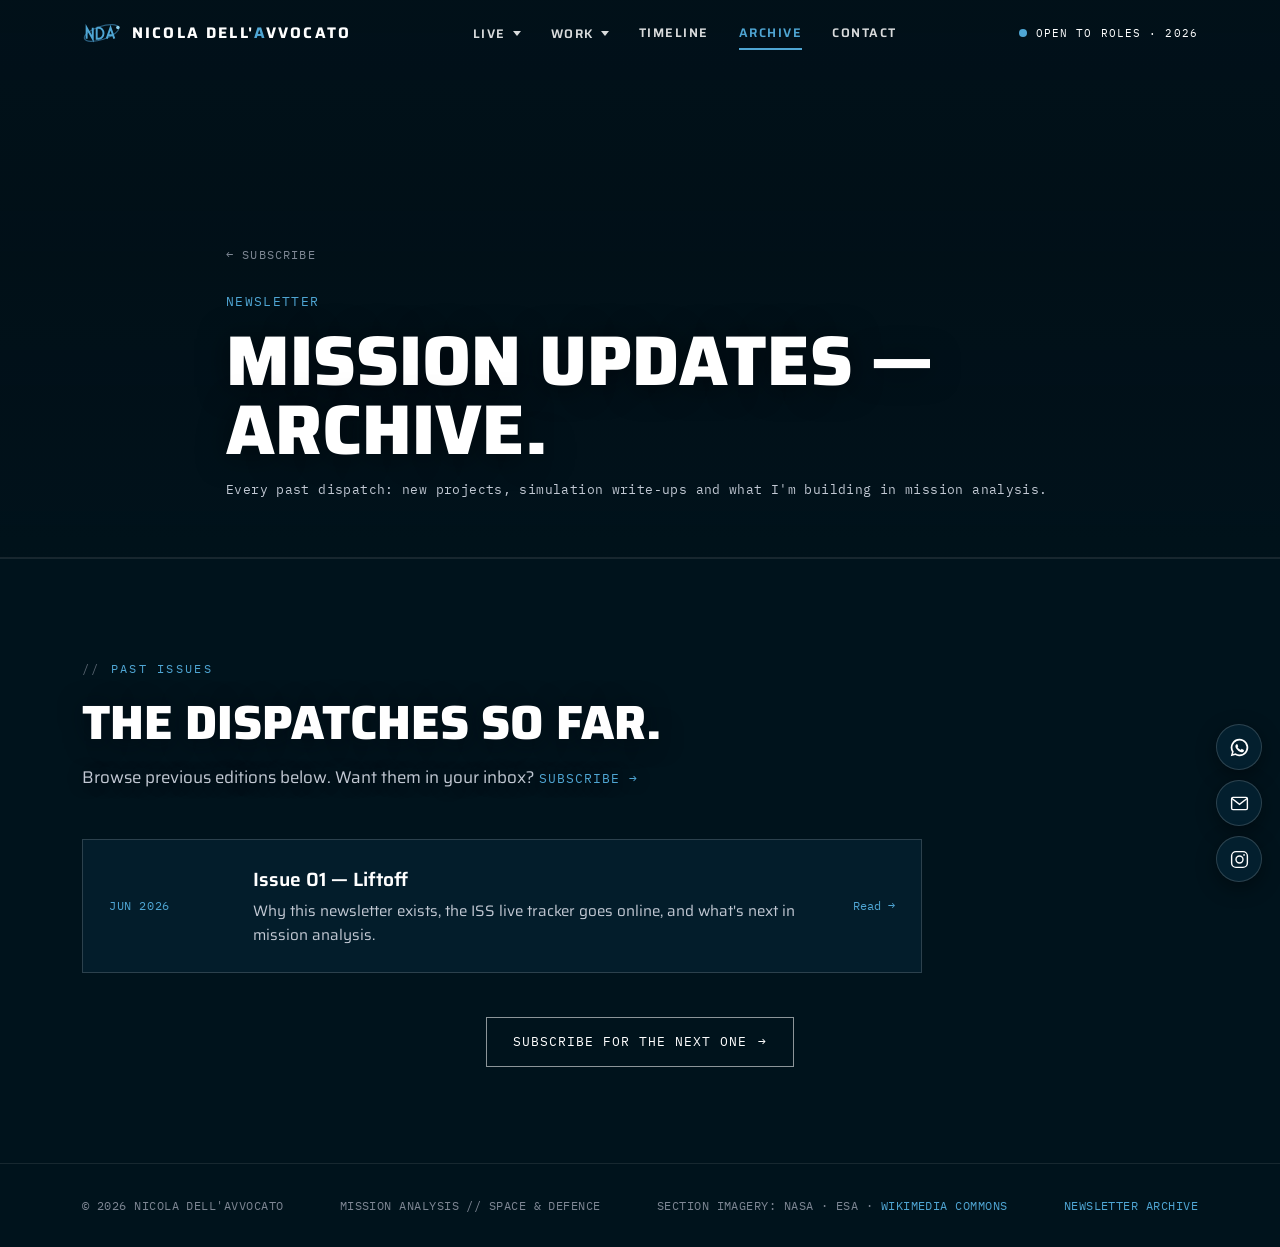
==== commit 9cf2386d: "Palette ESA, logo NDA, immagini uniche e sito piu interattivo - Palette portata sul blu cosmos ESA, " ====
--- a/archive.html
+++ b/archive.html
@@ -11,6 +11,10 @@
 <link rel="preconnect" href="https://fonts.googleapis.com">
 <link rel="preconnect" href="https://fonts.gstatic.com" crossorigin>
 <link href="https://fonts.googleapis.com/css2?family=Saira:wght@400;500;600;700;800&family=IBM+Plex+Mono:wght@400;500&display=swap" rel="stylesheet">
+<link rel="icon" href="images/logo.svg" type="image/svg+xml">
+<link rel="icon" href="images/favicon-32.png" sizes="32x32" type="image/png">
+<link rel="apple-touch-icon" href="images/favicon-180.png">
+<meta name="theme-color" content="#00131C">
 <link rel="stylesheet" href="styles.css">
 </head>
 <body>
@@ -21,7 +25,7 @@
 <!-- ============ NAV ============ -->
 <header class="nav">
   <div class="container nav-inner">
-    <a class="brand" href="index.html">NICOLA DELL'<span class="x">A</span>VVOCATO</a>
+    <a class="brand" href="index.html"><svg class="brandmark" viewBox="0 0 88 64" aria-hidden="true" focusable="false"><ellipse cx="44" cy="32" rx="41" ry="15" fill="none" stroke="#2A5F80" stroke-width="2.6" transform="rotate(-18 44 32)"/><circle cx="81.5" cy="19.6" r="4" fill="#8FD2EE"/><g fill="none" stroke="#4FA6D4" stroke-width="4.4" stroke-linecap="butt"><path d="M10 45V20l14 25V20"/><path d="M33 20h4.6a11 12.5 0 0 1 0 25H33V20"/><path d="M56 45l8.6-25 8.6 25M59.4 37.2h10.4"/></g></svg><span class="brandtext">NICOLA DELL'<span class="x">A</span>VVOCATO</span></a>
     <nav class="nav-links" id="navLinks" aria-label="Primary">
       <div class="nav-item has-drop">
         <button type="button" class="drop-trigger" aria-haspopup="true" aria-expanded="false">live <span class="caret" aria-hidden="true"></span></button>
@@ -41,7 +45,7 @@
       <div class="nav-item has-drop">
         <button type="button" class="drop-trigger" aria-haspopup="true" aria-expanded="false">work <span class="caret" aria-hidden="true"></span></button>
         <div class="dropdown" role="menu">
-          <a role="menuitem" href="work-f450.html">F450 Quadcopter</a>
+          <a role="menuitem" href="work-f450.html">F450 · AI Mission Interface</a>
           <a role="menuitem" href="work-fbg.html">FBG · CFRP Thesis</a>
           <a role="menuitem" class="drop-all" href="index.html#work">All work →</a>
         </div>
@@ -60,7 +64,7 @@
 <main id="main">
 
 <!-- ============ HERO ============ -->
-<section class="proj-hero iss">
+<section class="proj-hero esoc">
   <div class="container">
     <a class="breadcrumb" href="index.html#newsletter">← Subscribe</a>
     <div class="desig">NEWSLETTER</div>
@@ -70,7 +74,7 @@
 </section>
 
 <!-- ============ ARCHIVE ============ -->
-<section class="block bg-earthrise" id="archive">
+<section class="block bg-fairing" id="archive">
   <div class="container">
     <div class="block-head reveal">
       <span class="eyebrow">Past issues</span>
@@ -119,6 +123,7 @@
   <div class="container foot-inner">
     <span>© <span data-year>2026</span> Nicola Dell'Avvocato</span>
     <span>Mission Analysis // Space &amp; Defence</span>
+    <span class="credits">Section imagery: NASA · ESA · <a href="https://commons.wikimedia.org/" target="_blank" rel="noopener" style="color:var(--accent);text-decoration:none;">Wikimedia Commons</a></span>
     <span><a href="archive.html" style="color:var(--accent);text-decoration:none;">Newsletter archive</a></span>
   </div>
 </footer>
--- a/styles.css
+++ b/styles.css
@@ -5,17 +5,17 @@
    ================================================================= */
 
 :root{
-  --bg:#0A0C10;
-  --panel:rgba(17,21,28,0.78);      /* frosted over section photos */
-  --panel-solid:#11151C;
-  --panel-2:rgba(22,27,35,0.82);
+  --bg:#00131C;
+  --panel:rgba(4,33,48,0.78);      /* frosted over section photos */
+  --panel-solid:#042130;
+  --panel-2:rgba(6,40,56,0.82);
   --line:rgba(255,255,255,0.09);
   --line-2:rgba(255,255,255,0.16);
   --t1:#FFFFFF;
   --t2:#C2C9D4;
   --t3:#7E8794;
-  --accent:#5AB4FF;
-  --accent-soft:rgba(90,180,255,0.16);
+  --accent:#4FA6D4;
+  --accent-soft:rgba(79,166,212,0.16);
   --danger:#E2552F;
   --font-display:"Saira",system-ui,sans-serif;
   --font-body:"Saira",system-ui,sans-serif;
@@ -24,11 +24,13 @@
   --read:780px;
 
   /* Section veil — keeps the photo visible (light veil) while text stays legible */
-  --veil:linear-gradient(180deg,rgba(10,12,16,0.82) 0%,rgba(10,12,16,0.72) 42%,rgba(10,12,16,0.90) 100%);
-
-  /* Public-domain backgrounds (NASA / U.S. Air Force) via Wikimedia's stable
-     Special:FilePath redirect, scaled to 1600px. Each section also has a dark
-     fallback, so the layout still reads if an image fails to load. */
+  --veil:linear-gradient(180deg,rgba(0,19,28,0.82) 0%,rgba(0,19,28,0.72) 42%,rgba(0,19,28,0.90) 100%);
+
+  /* Section backgrounds — one image per section, never repeated.
+     Public-domain and freely licensed photography (NASA / ESA / Wikimedia Commons)
+     served through Wikimedia's stable Special:FilePath redirect, scaled to 1600px.
+     Every section also has a dark fallback colour, so the layout still reads
+     if an image fails to load. Credits are listed in the page footer. */
   --img-iss:url("https://commons.wikimedia.org/wiki/Special:FilePath/STS-134%20International%20Space%20Station%20after%20undocking.jpg?width=1600");
   --img-launch:url("https://commons.wikimedia.org/wiki/Special:FilePath/STS-107%20launch.jpg?width=1600");
   --img-earthrise:url("https://commons.wikimedia.org/wiki/Special:FilePath/NASA-Apollo8-Dec24-Earthrise.jpg?width=1600");
@@ -36,6 +38,29 @@
   --img-jet:url("https://commons.wikimedia.org/wiki/Special:FilePath/F-22%20Raptor%20-%20070713-F-0986R-003.jpg?width=1600");
   --img-night:url("https://commons.wikimedia.org/wiki/Special:FilePath/Sounding%20Rockets%20Launch%20from%20the%20Marshall%20Islands.JPG?width=1600");
   --img-drone:url("https://commons.wikimedia.org/wiki/Special:FilePath/MQ-9%20Reaper%20UAV.jpg?width=1600");
+  --img-ariane:url("https://commons.wikimedia.org/wiki/Special:FilePath/Ariane%205%20with%20James%20Webb%20Space%20Telescope%20Prelaunch%20%28NHQ202112230012%29.jpg?width=1600");
+  --img-webb:url("https://commons.wikimedia.org/wiki/Special:FilePath/James%20Webb%20Space%20Telescope%20Launch%20%28NHQ202112250005%29.jpg?width=1600");
+  --img-webb2:url("https://commons.wikimedia.org/wiki/Special:FilePath/James%20Webb%20Space%20Telescope%20Launch%20%28NHQ202112250011%29.jpg?width=1600");
+  --img-pad:url("https://commons.wikimedia.org/wiki/Special:FilePath/Ariane%205%20launch%20pad.jpg?width=1600");
+  --img-fairing:url("https://commons.wikimedia.org/wiki/Special:FilePath/Ariane%205%20Payload%20Fairing%20Test.jpg?width=1600");
+  --img-va208:url("https://commons.wikimedia.org/wiki/Special:FilePath/Ariane%205%20%28VA208%29%20%288218854876%29.jpg?width=1600");
+  --img-esoc:url("https://commons.wikimedia.org/wiki/Special:FilePath/ESOC%20control%20room%20ESA253298.jpg?width=1600");
+  --img-esoc2:url("https://commons.wikimedia.org/wiki/Special:FilePath/ESOC%20Main%20Control%20Room%20ESA204313.jpg?width=1600");
+  --img-esoc3:url("https://commons.wikimedia.org/wiki/Special:FilePath/ESOC%20Main%20Control%20Room%20ESA193565.jpg?width=1600");
+  --img-huygens:url("https://commons.wikimedia.org/wiki/Special:FilePath/ESOC%20Huygens%20Dedicated%20Control%20Room%20ESA193515.jpg?width=1600");
+  --img-kourou:url("https://commons.wikimedia.org/wiki/Special:FilePath/Sentinel-2A%20satellite%20-%20Kourou%E2%80%99s%20control%20room.jpg?width=1600");
+  --img-cubesat:url("https://commons.wikimedia.org/wiki/Special:FilePath/CubeSats%20launched%20by%20ISS%20Expedition%2033.jpg?width=1600");
+  --img-qarman:url("https://commons.wikimedia.org/wiki/Special:FilePath/Qarman%20CubeSat%20deployed%20from%20ISS.jpg?width=1600");
+  --img-deployer:url("https://commons.wikimedia.org/wiki/Special:FilePath/Iss060e001618%20NanoRack%20CubeSat%20Deployer.jpg?width=1600");
+  --img-vega:url("https://commons.wikimedia.org/wiki/Special:FilePath/Ensemble%20de%20lancement%20Vega.jpg?width=1600");
+  --img-vegasentinel:url("https://commons.wikimedia.org/wiki/Special:FilePath/Vega%20and%20Sentinel-2%20ready%20for%20launch.jpg?width=1600");
+  --img-cupola:url("https://commons.wikimedia.org/wiki/Special:FilePath/ISS-43%20Earth%20view%20from%20the%20cupola%20onboard%20the%20ISS.jpg?width=1600");
+  --img-cupola2:url("https://commons.wikimedia.org/wiki/Special:FilePath/ISS-43%20Cupola%20the%20360%20degree%20observation%20area.jpg?width=1600");
+  --img-debris:url("https://commons.wikimedia.org/wiki/Special:FilePath/Space%20Debris%20Low%20Earth%20Orbit.png?width=1600");
+  --img-weave:url("https://commons.wikimedia.org/wiki/Special:FilePath/Carbon%20fibre%20weave.jpg?width=1600");
+  --img-myrsky:url("https://commons.wikimedia.org/wiki/Special:FilePath/VL%20Myrsky%20II%20wind%20tunnel%20model.jpg?width=1600");
+  --img-kirsten:url("https://commons.wikimedia.org/wiki/Special:FilePath/Kirsten%20wind%20tunnel%2002A.jpg?width=1600");
+  --img-tunnel:url("https://commons.wikimedia.org/wiki/Special:FilePath/Looking%20down%20the%20throat%20of%20a%20Wind%20Tunnel%20GPN-2000-001762.jpg?width=1600");
 }
 
 *{box-sizing:border-box;margin:0;padding:0;}
@@ -52,13 +77,16 @@
 .eyebrow{font-family:var(--font-mono);font-size:0.72rem;letter-spacing:0.2em;text-transform:uppercase;color:var(--accent);display:inline-flex;align-items:center;gap:10px;}
 .eyebrow::before{content:"//";color:var(--t3);opacity:0.7;}
 
-@keyframes beacon{0%{box-shadow:0 0 0 0 rgba(90,180,255,0.5);}70%{box-shadow:0 0 0 7px rgba(90,180,255,0);}100%{box-shadow:0 0 0 0 rgba(90,180,255,0);}}
+@keyframes beacon{0%{box-shadow:0 0 0 0 rgba(79,166,212,0.5);}70%{box-shadow:0 0 0 7px rgba(79,166,212,0);}100%{box-shadow:0 0 0 0 rgba(79,166,212,0);}}
 
 /* ---------- nav ---------- */
 header.nav{position:fixed;top:0;left:0;right:0;z-index:50;transition:background .3s ease,border-color .3s ease;border-bottom:1px solid transparent;}
-header.nav.scrolled{background:rgba(10,12,16,0.82);backdrop-filter:blur(12px);-webkit-backdrop-filter:blur(12px);border-bottom:1px solid var(--line);}
+header.nav.scrolled{background:rgba(0,19,28,0.82);backdrop-filter:blur(12px);-webkit-backdrop-filter:blur(12px);border-bottom:1px solid var(--line);}
 .nav-inner{display:flex;align-items:center;justify-content:space-between;height:66px;gap:18px;}
-.brand{font-family:var(--font-display);font-weight:700;font-size:0.96rem;letter-spacing:0.14em;text-transform:uppercase;color:#fff;text-decoration:none;white-space:nowrap;}
+.brand{font-family:var(--font-display);font-weight:700;font-size:0.96rem;letter-spacing:0.14em;text-transform:uppercase;color:#fff;text-decoration:none;white-space:nowrap;display:inline-flex;align-items:center;gap:11px;}
+.brandmark{width:39px;height:28px;flex:none;transition:transform .45s cubic-bezier(.2,.7,.3,1);}
+.brand:hover .brandmark{transform:scale(1.06);}
+@media(max-width:560px){.brandtext{display:none;}}
 .brand .x{color:var(--accent);}
 .nav-links{display:flex;gap:30px;align-items:center;}
 .nav-links a{font-family:var(--font-display);font-weight:600;font-size:0.78rem;letter-spacing:0.12em;text-transform:uppercase;text-decoration:none;color:#fff;opacity:0.85;transition:opacity .2s,color .2s;}
@@ -92,7 +120,7 @@
 .dropdown .drop-all{border-top:1px solid var(--line);margin-top:5px;color:var(--accent);}
 
 /* ---- scroll progress bar ---- */
-.scroll-progress{position:fixed;top:0;left:0;height:3px;width:0;background:linear-gradient(90deg,var(--accent),#9fd4ff);box-shadow:0 0 10px rgba(90,180,255,0.6);z-index:60;transition:width .1s linear;}
+.scroll-progress{position:fixed;top:0;left:0;height:3px;width:0;background:linear-gradient(90deg,var(--accent),#9fd4ff);box-shadow:0 0 10px rgba(79,166,212,0.6);z-index:60;transition:width .1s linear;}
 
 /* ---------- hero ---------- */
 .hero{position:relative;height:100vh;min-height:660px;background:#02040A;overflow:hidden;display:flex;align-items:flex-end;}
@@ -100,15 +128,15 @@
 .stars .tw{animation:tw 3.6s ease-in-out infinite;}
 @keyframes tw{50%{opacity:0.12;}}
 .atmo{position:absolute;left:50%;transform:translateX(-50%);bottom:20vh;width:160vw;height:42vh;z-index:1;
-  background:radial-gradient(60% 100% at 50% 100%,rgba(90,180,255,0.30),rgba(60,130,210,0.10) 42%,transparent 68%);filter:blur(14px);pointer-events:none;}
+  background:radial-gradient(60% 100% at 50% 100%,rgba(79,166,212,0.30),rgba(40,110,150,0.10) 42%,transparent 68%);filter:blur(14px);pointer-events:none;}
 .planet{position:absolute;left:50%;transform:translateX(-50%);bottom:-36vh;width:200vw;height:70vh;z-index:1;border-radius:100% 100% 0 0;
-  background:radial-gradient(80% 130% at 50% 0%,#1a3a5c 0%,#0d2236 22%,#06131f 46%,#03080e 70%);}
+  background:radial-gradient(80% 130% at 50% 0%,#0a4766 0%,#063146 22%,#02202e 46%,#000c14 70%);}
 .planet::before{content:"";position:absolute;left:0;right:0;top:-1px;height:3px;border-radius:100% 100% 0 0;
-  background:linear-gradient(90deg,transparent,rgba(160,210,255,0.6) 22%,rgba(195,225,255,0.9) 50%,rgba(160,210,255,0.6) 78%,transparent);
-  box-shadow:0 0 22px 3px rgba(90,180,255,0.55);}
+  background:linear-gradient(90deg,transparent,rgba(150,205,232,0.6) 22%,rgba(200,228,245,0.9) 50%,rgba(150,205,232,0.6) 78%,transparent);
+  box-shadow:0 0 22px 3px rgba(79,166,212,0.55);}
 .scrim{position:absolute;inset:0;z-index:2;background:
-  linear-gradient(to top,rgba(2,4,10,0.88) 0%,rgba(2,4,10,0.35) 32%,transparent 62%),
-  radial-gradient(90% 70% at 18% 88%,rgba(2,4,10,0.7),transparent 70%);}
+  linear-gradient(to top,rgba(0,10,16,0.88) 0%,rgba(0,10,16,0.35) 32%,transparent 62%),
+  radial-gradient(90% 70% at 18% 88%,rgba(0,10,16,0.7),transparent 70%);}
 .hero-inner{position:relative;z-index:3;width:100%;padding-bottom:9vh;}
 .hero-eye{font-family:var(--font-mono);font-size:0.78rem;letter-spacing:0.22em;text-transform:uppercase;color:#fff;opacity:0.92;margin-bottom:22px;}
 .hero h1{font-family:var(--font-display);font-weight:800;font-size:clamp(3rem,9.2vw,7.4rem);line-height:0.92;letter-spacing:-0.01em;text-transform:uppercase;color:#fff;text-shadow:0 2px 40px rgba(0,0,0,0.5);}
@@ -121,7 +149,7 @@
 .cta-row{display:flex;gap:22px;flex-wrap:wrap;align-items:center;}
 .btn{font-family:var(--font-mono);font-size:0.8rem;letter-spacing:0.08em;text-transform:uppercase;text-decoration:none;padding:14px 26px;border:1px solid rgba(255,255,255,0.55);color:#fff;display:inline-flex;align-items:center;gap:11px;transition:all .2s ease;background:transparent;cursor:pointer;}
 .btn:hover,.btn:focus-visible{background:#fff;color:#000;border-color:#fff;}
-.btn.solid{background:var(--accent);border-color:var(--accent);color:#04121f;}
+.btn.solid{background:var(--accent);border-color:var(--accent);color:#00131c;}
 .btn.solid:hover,.btn.solid:focus-visible{background:#fff;border-color:#fff;color:#000;}
 .tlink{font-family:var(--font-mono);font-size:0.8rem;letter-spacing:0.08em;text-transform:uppercase;text-decoration:none;color:var(--accent);display:inline-flex;align-items:center;gap:9px;}
 .tlink:hover,.tlink:focus-visible{color:#fff;}
@@ -131,12 +159,12 @@
 /* ---------- section base + photo backgrounds ---------- */
 section.block{padding:96px 0;border-top:1px solid var(--line);position:relative;}
 .block-head{margin-bottom:48px;max-width:var(--read);}
-.block-head h2{font-family:var(--font-display);font-weight:800;font-size:clamp(1.9rem,4vw,3rem);letter-spacing:0;text-transform:uppercase;line-height:1.02;margin-top:18px;color:#fff;text-shadow:0 2px 24px rgba(2,4,10,.6);}
-.block-head p{color:var(--t2);margin-top:16px;font-size:1.06rem;text-shadow:0 1px 14px rgba(2,4,10,.55);}
+.block-head h2{font-family:var(--font-display);font-weight:800;font-size:clamp(1.9rem,4vw,3rem);letter-spacing:0;text-transform:uppercase;line-height:1.02;margin-top:18px;color:#fff;text-shadow:0 2px 24px rgba(0,10,16,.6);}
+.block-head p{color:var(--t2);margin-top:16px;font-size:1.06rem;text-shadow:0 1px 14px rgba(0,10,16,.55);}
 .reveal{opacity:0;transform:translateY(24px);transition:opacity .7s ease,transform .7s ease;}
 .reveal.in{opacity:1;transform:none;}
 
-.bg-iss,.bg-launch,.bg-earthrise,.bg-bluemarble,.bg-jet,.bg-night,.bg-drone{
+.bg-iss,.bg-launch,.bg-earthrise,.bg-bluemarble,.bg-jet,.bg-night,.bg-drone,.bg-ariane,.bg-webb,.bg-webb2,.bg-pad,.bg-fairing,.bg-va208,.bg-esoc,.bg-esoc2,.bg-esoc3,.bg-huygens,.bg-kourou,.bg-cubesat,.bg-qarman,.bg-deployer,.bg-vega,.bg-vegasentinel,.bg-cupola,.bg-cupola2,.bg-debris,.bg-weave,.bg-tunnel,.bg-myrsky,.bg-kirsten{
   background-size:cover;background-position:center;background-repeat:no-repeat;background-color:var(--bg);
 }
 .bg-iss{background-image:var(--veil),var(--img-iss);}
@@ -146,23 +174,46 @@
 .bg-jet{background-image:var(--veil),var(--img-jet);}
 .bg-night{background-image:var(--veil),var(--img-night);}
 .bg-drone{background-image:var(--veil),var(--img-drone);}
+.bg-ariane{background-image:var(--veil),var(--img-ariane);}
+.bg-webb{background-image:var(--veil),var(--img-webb);}
+.bg-webb2{background-image:var(--veil),var(--img-webb2);}
+.bg-pad{background-image:var(--veil),var(--img-pad);}
+.bg-fairing{background-image:var(--veil),var(--img-fairing);}
+.bg-va208{background-image:var(--veil),var(--img-va208);}
+.bg-esoc{background-image:var(--veil),var(--img-esoc);}
+.bg-esoc2{background-image:var(--veil),var(--img-esoc2);}
+.bg-esoc3{background-image:var(--veil),var(--img-esoc3);}
+.bg-huygens{background-image:var(--veil),var(--img-huygens);}
+.bg-kourou{background-image:var(--veil),var(--img-kourou);}
+.bg-cubesat{background-image:var(--veil),var(--img-cubesat);}
+.bg-qarman{background-image:var(--veil),var(--img-qarman);}
+.bg-deployer{background-image:var(--veil),var(--img-deployer);}
+.bg-vega{background-image:var(--veil),var(--img-vega);}
+.bg-vegasentinel{background-image:var(--veil),var(--img-vegasentinel);}
+.bg-cupola{background-image:var(--veil),var(--img-cupola);}
+.bg-cupola2{background-image:var(--veil),var(--img-cupola2);}
+.bg-debris{background-image:var(--veil),var(--img-debris);}
+.bg-weave{background-image:var(--veil),var(--img-weave);}
+.bg-tunnel{background-image:var(--veil),var(--img-tunnel);}
+.bg-myrsky{background-image:var(--veil),var(--img-myrsky);}
+.bg-kirsten{background-image:var(--veil),var(--img-kirsten);}
 .bg-blueprint{
-  background-color:#070b11;
+  background-color:#011019;
   background-image:
-    linear-gradient(rgba(7,11,17,0.80),rgba(7,11,17,0.89)),
-    linear-gradient(rgba(90,180,255,0.07) 1px,transparent 1px),
-    linear-gradient(90deg,rgba(90,180,255,0.07) 1px,transparent 1px);
+    linear-gradient(rgba(1,16,25,0.80),rgba(1,16,25,0.89)),
+    linear-gradient(rgba(79,166,212,0.07) 1px,transparent 1px),
+    linear-gradient(90deg,rgba(79,166,212,0.07) 1px,transparent 1px);
   background-size:cover,34px 34px,34px 34px;background-position:center;
 }
 .bg-carbon{
-  background-color:#0a0c10;
+  background-color:#00131c;
   background-image:
-    linear-gradient(rgba(10,12,16,0.80),rgba(10,12,16,0.88)),
-    repeating-linear-gradient(45deg,#13171f 0 6px,#0c0f15 6px 12px),
+    linear-gradient(rgba(0,19,28,0.80),rgba(0,19,28,0.88)),
+    repeating-linear-gradient(45deg,#07293a 0 6px,#03161f 6px 12px),
     repeating-linear-gradient(-45deg,rgba(255,255,255,0.03) 0 6px,transparent 6px 12px);
 }
 @media(min-width:1025px){
-  .bg-iss,.bg-launch,.bg-earthrise,.bg-bluemarble,.bg-jet,.bg-night,.bg-drone{background-attachment:fixed;}
+  .bg-iss,.bg-launch,.bg-earthrise,.bg-bluemarble,.bg-jet,.bg-night,.bg-drone,.bg-ariane,.bg-webb,.bg-webb2,.bg-pad,.bg-fairing,.bg-va208,.bg-esoc,.bg-esoc2,.bg-esoc3,.bg-huygens,.bg-kourou,.bg-cubesat,.bg-qarman,.bg-deployer,.bg-vega,.bg-vegasentinel,.bg-cupola,.bg-cupola2,.bg-debris,.bg-weave,.bg-tunnel,.bg-myrsky,.bg-kirsten{background-attachment:fixed;}
 }
 
 /* shared frosted-card treatment so the photo whispers through */
@@ -183,17 +234,17 @@
 #issDot.lost{background:var(--danger);animation:none;}
 .tracker-body{display:grid;grid-template-columns:1.65fr 1fr;}
 .map-wrap{border-right:1px solid var(--line);padding:16px;}
-#issMap{width:100%;height:auto;display:block;background:#070B11;border:1px solid var(--line);}
-.map-bg{fill:#070B11;}
+#issMap{width:100%;height:auto;display:block;background:#011019;border:1px solid var(--line);}
+.map-bg{fill:#011019;}
 .map-img{opacity:0.62;filter:brightness(0.72) saturate(0.85);}
-.map-scrim{fill:rgba(7,11,17,0.42);}
+.map-scrim{fill:rgba(1,16,25,0.42);}
 .grat line{stroke:rgba(255,255,255,0.08);stroke-width:1;}
-.equator{stroke:rgba(90,180,255,0.32);stroke-width:1;stroke-dasharray:5 5;}
+.equator{stroke:rgba(79,166,212,0.32);stroke-width:1;stroke-dasharray:5 5;}
 .meridian{stroke:rgba(255,255,255,0.10);stroke-width:1;stroke-dasharray:5 5;}
 .maplab{font-family:var(--font-mono);font-size:9px;fill:var(--t3);}
 .trail{fill:none;stroke:var(--accent);stroke-width:1.5;opacity:0.55;}
-.foot{fill:rgba(90,180,255,0.07);stroke:rgba(90,180,255,0.28);stroke-width:1;}
-.m-glow{fill:rgba(90,180,255,0.35);}
+.foot{fill:rgba(79,166,212,0.07);stroke:rgba(79,166,212,0.28);stroke-width:1;}
+.m-glow{fill:rgba(79,166,212,0.35);}
 .m-core{fill:#fff;}
 .m-ping{fill:none;stroke:var(--accent);stroke-width:1.4;animation:issping 2.2s ease-out infinite;}
 @keyframes issping{0%{opacity:0.85;r:4;}80%,100%{opacity:0;r:24;}}
@@ -233,7 +284,7 @@
 .stack-grid{display:grid;grid-template-columns:repeat(2,1fr);gap:42px 56px;}
 .stack-col h4{font-family:var(--font-mono);font-size:0.74rem;letter-spacing:0.12em;text-transform:uppercase;color:var(--t3);padding-bottom:13px;margin-bottom:16px;border-bottom:1px solid var(--line-2);}
 .tags{display:flex;flex-wrap:wrap;gap:9px;}
-.tag{font-family:var(--font-mono);font-size:0.8rem;color:var(--t2);border:1px solid var(--line-2);background:rgba(10,12,16,.45);padding:8px 13px;transition:all .18s ease;text-decoration:none;}
+.tag{font-family:var(--font-mono);font-size:0.8rem;color:var(--t2);border:1px solid var(--line-2);background:rgba(0,19,28,.45);padding:8px 13px;transition:all .18s ease;text-decoration:none;}
 .tag:hover{border-color:var(--accent);color:#fff;}
 
 /* ---------- work records ---------- */
@@ -270,7 +321,7 @@
 .news-card p{color:var(--t2);margin-top:14px;font-size:1.02rem;max-width:42ch;}
 .news-form{display:flex;flex-direction:column;gap:12px;}
 .news-row{display:flex;gap:10px;flex-wrap:wrap;}
-.news-input{flex:1 1 220px;background:rgba(7,11,17,.7);border:1px solid var(--line-2);color:#fff;font-family:var(--font-mono);font-size:.92rem;padding:14px 16px;transition:border-color .18s ease;}
+.news-input{flex:1 1 220px;background:rgba(1,16,25,.7);border:1px solid var(--line-2);color:#fff;font-family:var(--font-mono);font-size:.92rem;padding:14px 16px;transition:border-color .18s ease;}
 .news-input::placeholder{color:var(--t3);}
 .news-input:focus{outline:none;border-color:var(--accent);}
 .news-note{font-family:var(--font-mono);font-size:.66rem;letter-spacing:.04em;color:var(--t3);line-height:1.5;}
@@ -298,10 +349,10 @@
 
 /* ---------- floating quick-contact dock ---------- */
 .dock{position:fixed;right:18px;bottom:18px;z-index:60;display:flex;flex-direction:column;gap:10px;}
-.dock a{width:46px;height:46px;border-radius:50%;display:grid;place-items:center;background:rgba(17,21,28,0.92);border:1px solid var(--line-2);color:#fff;backdrop-filter:blur(8px);-webkit-backdrop-filter:blur(8px);transition:transform .18s ease,background .18s ease,border-color .18s ease;box-shadow:0 6px 20px rgba(0,0,0,.4);}
+.dock a{width:46px;height:46px;border-radius:50%;display:grid;place-items:center;background:rgba(4,33,48,0.92);border:1px solid var(--line-2);color:#fff;backdrop-filter:blur(8px);-webkit-backdrop-filter:blur(8px);transition:transform .18s ease,background .18s ease,border-color .18s ease;box-shadow:0 6px 20px rgba(0,0,0,.4);}
 .dock a svg{width:21px;height:21px;}
-.dock a:hover,.dock a:focus-visible{transform:translateY(-3px);background:var(--accent);border-color:var(--accent);color:#04121f;}
-.dock a .lbl{position:absolute;right:56px;white-space:nowrap;background:#11151c;border:1px solid var(--line-2);color:#fff;font-family:var(--font-mono);font-size:.66rem;letter-spacing:.06em;text-transform:uppercase;padding:6px 9px;opacity:0;transform:translateX(6px);pointer-events:none;transition:opacity .18s ease,transform .18s ease;}
+.dock a:hover,.dock a:focus-visible{transform:translateY(-3px);background:var(--accent);border-color:var(--accent);color:#00131c;}
+.dock a .lbl{position:absolute;right:56px;white-space:nowrap;background:#042130;border:1px solid var(--line-2);color:#fff;font-family:var(--font-mono);font-size:.66rem;letter-spacing:.06em;text-transform:uppercase;padding:6px 9px;opacity:0;transform:translateX(6px);pointer-events:none;transition:opacity .18s ease,transform .18s ease;}
 .dock a{position:relative;}
 .dock a:hover .lbl,.dock a:focus-visible .lbl{opacity:1;transform:translateX(0);}
 
@@ -320,21 +371,25 @@
 .proj-hero.iss{background-image:var(--veil),var(--img-iss);background-size:cover;background-position:center;}
 .proj-hero.ascent{background-image:var(--veil),var(--img-launch);background-size:cover;background-position:center 28%;}
 .proj-hero.drone{background-image:var(--veil),var(--img-drone);background-size:cover;background-position:center;}
+.proj-hero.vega{background-image:var(--veil),var(--img-vega);background-size:cover;background-position:center;}
+.proj-hero.esoc{background-image:var(--veil),var(--img-esoc);background-size:cover;background-position:center;}
+.proj-hero.cupola{background-image:var(--veil),var(--img-cupola);background-size:cover;background-position:center;}
+.proj-hero.webb{background-image:var(--veil),var(--img-webb);background-size:cover;background-position:center;}
 /* blueprint grid for the build project */
 .proj-hero.bp{
-  background-color:#070b11;
+  background-color:#011019;
   background-image:
-    radial-gradient(120% 90% at 50% 0%,rgba(10,12,16,.45),rgba(10,12,16,.92) 75%),
-    linear-gradient(rgba(90,180,255,0.10) 1px,transparent 1px),
-    linear-gradient(90deg,rgba(90,180,255,0.10) 1px,transparent 1px);
+    radial-gradient(120% 90% at 50% 0%,rgba(0,19,28,.45),rgba(0,19,28,.92) 75%),
+    linear-gradient(rgba(79,166,212,0.10) 1px,transparent 1px),
+    linear-gradient(90deg,rgba(79,166,212,0.10) 1px,transparent 1px);
   background-size:auto,30px 30px,30px 30px;
 }
 /* carbon-fibre twill for the composites thesis */
 .proj-hero.cf{
-  background-color:#0a0c10;
+  background-color:#00131c;
   background-image:
-    radial-gradient(120% 90% at 50% 0%,rgba(10,12,16,.35),rgba(10,12,16,.9) 78%),
-    repeating-linear-gradient(45deg,#13171f 0 6px,#0c0f15 6px 12px),
+    radial-gradient(120% 90% at 50% 0%,rgba(0,19,28,.35),rgba(0,19,28,.9) 78%),
+    repeating-linear-gradient(45deg,#07293a 0 6px,#03161f 6px 12px),
     repeating-linear-gradient(-45deg,rgba(255,255,255,.035) 0 6px,transparent 6px 12px);
 }
 .proj-hero .breadcrumb{font-family:var(--font-mono);font-size:.72rem;letter-spacing:.1em;text-transform:uppercase;color:var(--t3);margin-bottom:26px;display:inline-flex;gap:8px;align-items:center;text-decoration:none;}
@@ -343,7 +398,7 @@
 .proj-hero h1{font-family:var(--font-display);font-weight:800;font-size:clamp(2.2rem,6vw,4.4rem);line-height:.98;text-transform:uppercase;color:#fff;margin:14px 0 16px;max-width:18ch;text-shadow:0 2px 30px rgba(0,0,0,.55);}
 .proj-hero .pmeta{font-family:var(--font-mono);font-size:.8rem;color:var(--t2);letter-spacing:.03em;}
 .proj-hero .toolset{display:flex;gap:8px;flex-wrap:wrap;margin-top:22px;}
-.proj-hero .toolset span{font-family:var(--font-mono);font-size:.72rem;color:var(--t2);border:1px solid var(--line-2);background:rgba(10,12,16,.5);padding:5px 11px;}
+.proj-hero .toolset span{font-family:var(--font-mono);font-size:.72rem;color:var(--t2);border:1px solid var(--line-2);background:rgba(0,19,28,.5);padding:5px 11px;}
 
 .proj-body{padding:80px 0 40px;}
 .proj-grid{display:grid;grid-template-columns:minmax(0,1fr) 320px;gap:64px;align-items:start;}
@@ -358,7 +413,7 @@
 .proj-main ul li::before{content:"";position:absolute;left:0;top:.62em;width:7px;height:7px;background:var(--accent);transform:rotate(45deg);}
 .proj-main ul li strong{color:#fff;}
 
-.callout{border-left:2px solid var(--accent);background:rgba(90,180,255,.06);padding:18px 22px;margin:24px 0;}
+.callout{border-left:2px solid var(--accent);background:rgba(79,166,212,.06);padding:18px 22px;margin:24px 0;}
 .callout .lab{font-family:var(--font-mono);font-size:.68rem;letter-spacing:.1em;text-transform:uppercase;color:var(--accent);margin-bottom:7px;}
 .callout p{margin:0;font-size:1rem;color:var(--t2);}
 
@@ -372,7 +427,7 @@
 .spec-block dl>div{display:contents;}
 .spec-block dl>div:last-child dt,.spec-block dl>div:last-child dd{border-bottom:0;}
 
-.figure{border:1px solid var(--line-2);background:rgba(10,12,16,.4);overflow:hidden;margin:26px 0;}
+.figure{border:1px solid var(--line-2);background:rgba(0,19,28,.4);overflow:hidden;margin:26px 0;}
 .figure img{width:100%;height:auto;display:block;}
 .figure figcaption{font-family:var(--font-mono);font-size:.7rem;letter-spacing:.04em;color:var(--t3);padding:11px 15px;border-top:1px solid var(--line);}
 
@@ -388,10 +443,10 @@
    TIMELINE (story page)
    ================================================================= */
 .timeline{position:relative;max-width:760px;margin:0 auto;}
-.timeline::before{content:"";position:absolute;left:14px;top:6px;bottom:6px;width:2px;background:linear-gradient(var(--accent),rgba(90,180,255,0.12));}
+.timeline::before{content:"";position:absolute;left:14px;top:6px;bottom:6px;width:2px;background:linear-gradient(var(--accent),rgba(79,166,212,0.12));}
 .tl-item{position:relative;padding:0 0 28px 52px;}
 .tl-item:last-child{padding-bottom:0;}
-.tl-item::before{content:"";position:absolute;left:7px;top:4px;width:16px;height:16px;background:var(--bg);border:2px solid var(--accent);transform:rotate(45deg);box-shadow:0 0 0 4px rgba(10,12,16,0.65);}
+.tl-item::before{content:"";position:absolute;left:7px;top:4px;width:16px;height:16px;background:var(--bg);border:2px solid var(--accent);transform:rotate(45deg);box-shadow:0 0 0 4px rgba(0,19,28,0.65);}
 .tl-item.now::before{background:var(--accent);animation:beacon 2.6s infinite;}
 .tl-year{font-family:var(--font-mono);font-size:0.74rem;letter-spacing:0.08em;text-transform:uppercase;color:var(--accent);margin-bottom:9px;}
 .tl-card{display:block;border:1px solid var(--line-2);background:var(--panel);backdrop-filter:blur(7px);-webkit-backdrop-filter:blur(7px);padding:22px 24px;text-decoration:none;transition:border-color .2s ease,transform .2s ease;}
@@ -438,7 +493,7 @@
 .feed-list .val.acc{color:var(--accent);}
 .tag-haz{display:inline-block;font-family:var(--font-mono);font-size:0.58rem;letter-spacing:0.06em;color:#E2552F;border:1px solid #E2552F;padding:2px 6px;margin-left:8px;text-transform:uppercase;}
 .feed-grid{display:grid;grid-template-columns:1.1fr 1fr;}
-.feed-pad{padding:16px;background:#070B11;}
+.feed-pad{padding:16px;background:#011019;}
 .feed-img{width:100%;height:auto;display:block;border:1px solid var(--line);min-height:80px;}
 .feed-body{display:flex;flex-direction:column;justify-content:center;border-left:1px solid var(--line);}
 .feed-note{padding:18px 20px;color:var(--t2);font-size:0.95rem;line-height:1.6;}
@@ -457,7 +512,7 @@
 
 /* Copernicus / air-quality colour map */
 .cmap-wrap{padding:16px;}
-.cmap{width:100%;height:auto;display:block;background:#070B11;border:1px solid var(--line);}
+.cmap{width:100%;height:auto;display:block;background:#011019;border:1px solid var(--line);}
 .cmap-cell{stroke:rgba(0,0,0,0.22);stroke-width:0.5;}
 .cmap-legend{display:flex;flex-wrap:wrap;gap:6px 16px;padding:14px 20px;border-top:1px solid var(--line);font-family:var(--font-mono);font-size:0.7rem;color:var(--t2);align-items:center;}
 .cmap-legend .sw{display:inline-flex;align-items:center;gap:7px;}
@@ -493,7 +548,7 @@
   .container{padding:0 20px;}
   .nav-right{display:none;}
   .nav-toggle{display:flex;}
-  .nav-links{position:absolute;top:66px;left:0;right:0;flex-direction:column;gap:0;background:rgba(10,12,16,0.97);backdrop-filter:blur(12px);-webkit-backdrop-filter:blur(12px);border-bottom:1px solid var(--line);max-height:0;overflow:hidden;transition:max-height .3s ease;}
+  .nav-links{position:absolute;top:66px;left:0;right:0;flex-direction:column;gap:0;background:rgba(0,19,28,0.97);backdrop-filter:blur(12px);-webkit-backdrop-filter:blur(12px);border-bottom:1px solid var(--line);max-height:0;overflow:hidden;transition:max-height .3s ease;}
   .nav-links.open{max-height:1000px;}
   .nav-links a{padding:16px 20px;width:100%;border-top:1px solid var(--line);opacity:.95;}
   .nav-item.has-drop{flex-direction:column;align-items:stretch;width:100%;}
@@ -512,3 +567,92 @@
   .hero h1 .ln span{transform:none;}
   .reveal{opacity:1;transform:none;}
 }
+
+/* Non-linked project records (no case-study page) */
+.record.static{cursor:default;}
+.record.static:hover{border-color:var(--line-2);transform:none;}
+
+
+/* ===================================================================
+   Figures, data tables and stat strips (project pages)
+   =================================================================== */
+.statstrip{padding:40px 0;border-bottom:1px solid var(--line);}
+.stats{display:grid;grid-template-columns:repeat(4,1fr);gap:18px;}
+.stat{background:var(--panel);border:1px solid var(--line-2);padding:20px 22px;backdrop-filter:blur(7px);-webkit-backdrop-filter:blur(7px);}
+.stat .sv{font-family:var(--font-display);font-weight:800;font-size:2.1rem;color:var(--accent);line-height:1.1;font-variant-numeric:tabular-nums;}
+.stat .sl{font-family:var(--font-mono);font-size:.72rem;letter-spacing:.04em;color:var(--t3);margin-top:7px;line-height:1.5;}
+@media(max-width:860px){.stats{grid-template-columns:repeat(2,1fr);}}
+@media(max-width:480px){.stats{grid-template-columns:1fr;}}
+
+.figgrid{display:grid;gap:16px;margin:22px 0 26px;}
+.figgrid.two{grid-template-columns:repeat(2,1fr);}
+.figgrid.three{grid-template-columns:repeat(3,1fr);}
+@media(max-width:820px){.figgrid.two,.figgrid.three{grid-template-columns:1fr;}}
+.fig{margin:0;background:var(--panel);border:1px solid var(--line-2);padding:10px;backdrop-filter:blur(7px);-webkit-backdrop-filter:blur(7px);
+  transition:border-color .2s ease,transform .2s ease;}
+.fig img{width:100%;height:auto;background:#fff;cursor:zoom-in;display:block;}
+.fig:hover{border-color:var(--accent);transform:translateY(-2px);}
+.fig figcaption{font-family:var(--font-mono);font-size:.72rem;line-height:1.55;color:var(--t3);margin-top:9px;}
+
+.dtable{margin:20px 0 26px;overflow-x:auto;}
+.dtable table{border-collapse:collapse;width:100%;font-size:.95rem;background:var(--panel);
+  backdrop-filter:blur(7px);-webkit-backdrop-filter:blur(7px);}
+.dtable caption{font-family:var(--font-mono);font-size:.72rem;letter-spacing:.1em;text-transform:uppercase;
+  color:var(--accent);text-align:left;padding-bottom:9px;}
+.dtable th,.dtable td{border:1px solid var(--line-2);padding:9px 14px;text-align:left;}
+.dtable th{font-family:var(--font-mono);font-size:.74rem;letter-spacing:.06em;text-transform:uppercase;color:var(--t1);background:rgba(79,166,212,.08);}
+.dtable td{color:var(--t2);font-variant-numeric:tabular-nums;}
+.dtable tbody tr:hover td{background:rgba(79,166,212,.06);}
+.dtable td.neg{color:var(--danger);}
+p.muted{color:var(--t3);font-size:.9rem;}
+
+/* ---------- lightbox ---------- */
+.lbox{position:fixed;inset:0;z-index:300;display:none;place-items:center;background:rgba(0,10,16,.93);
+  backdrop-filter:blur(6px);-webkit-backdrop-filter:blur(6px);padding:4vh 4vw;}
+.lbox.on{display:grid;}
+.lbox img{max-width:100%;max-height:82vh;background:#fff;box-shadow:0 20px 70px rgba(0,0,0,.6);}
+.lbox .cap{font-family:var(--font-mono);font-size:.78rem;color:var(--t2);text-align:center;margin-top:14px;max-width:70ch;}
+.lbox button{position:absolute;background:transparent;border:1px solid var(--line-2);color:#fff;
+  font-family:var(--font-mono);font-size:1.1rem;width:44px;height:44px;cursor:pointer;transition:border-color .2s,color .2s;}
+.lbox button:hover{border-color:var(--accent);color:var(--accent);}
+.lbox .lb-close{top:18px;right:18px;}
+.lbox .lb-prev{left:14px;top:50%;transform:translateY(-50%);}
+.lbox .lb-next{right:14px;top:50%;transform:translateY(-50%);}
+.lbox .counter{position:absolute;top:26px;left:22px;font-family:var(--font-mono);font-size:.74rem;color:var(--t3);}
+
+/* ---------- project filter chips ---------- */
+.filters{display:flex;flex-wrap:wrap;gap:9px;margin:4px 0 26px;}
+.chip{font-family:var(--font-mono);font-size:.74rem;letter-spacing:.06em;text-transform:uppercase;
+  background:transparent;border:1px solid var(--line-2);color:var(--t2);padding:8px 15px;cursor:pointer;
+  transition:border-color .2s ease,color .2s ease,background .2s ease;}
+.chip:hover{border-color:var(--accent);color:var(--accent);}
+.chip[aria-pressed="true"]{border-color:var(--accent);color:#00131c;background:var(--accent);}
+.record[hidden]{display:none;}
+.filter-empty{font-family:var(--font-mono);font-size:.8rem;color:var(--t3);padding:18px 0;}
+
+/* ---------- pointer spotlight on cards ---------- */
+.record,.fcard,.ecard,.tl-card{position:relative;overflow:hidden;}
+.record::after,.fcard::after,.ecard::after,.tl-card::after{content:"";position:absolute;inset:0;pointer-events:none;
+  opacity:0;transition:opacity .25s ease;
+  background:radial-gradient(260px circle at var(--mx,50%) var(--my,50%),rgba(79,166,212,.14),transparent 65%);}
+.record:hover::after,.fcard:hover::after,.ecard:hover::after,.tl-card:hover::after{opacity:1;}
+
+/* ---------- back to top ---------- */
+.totop{position:fixed;right:22px;bottom:22px;z-index:60;width:44px;height:44px;display:grid;place-items:center;
+  background:var(--panel-solid);border:1px solid var(--line-2);color:var(--accent);cursor:pointer;
+  opacity:0;visibility:hidden;transform:translateY(10px);transition:opacity .3s ease,transform .3s ease,visibility .3s,border-color .2s;}
+.totop.on{opacity:1;visibility:visible;transform:none;}
+.totop:hover{border-color:var(--accent);}
+@media(max-width:700px){.totop{right:14px;bottom:86px;}}
+
+/* ---------- active nav link (scrollspy) ---------- */
+.nav-links a.here{color:var(--accent);}
+
+/* ---------- image credits in the footer ---------- */
+.credits{font-size:.74rem;color:var(--t3);}
+
+@media(prefers-reduced-motion:reduce){
+  .reveal{opacity:1;transform:none;transition:none;}
+  .fig:hover,.record:hover{transform:none;}
+  html{scroll-behavior:auto;}
+}
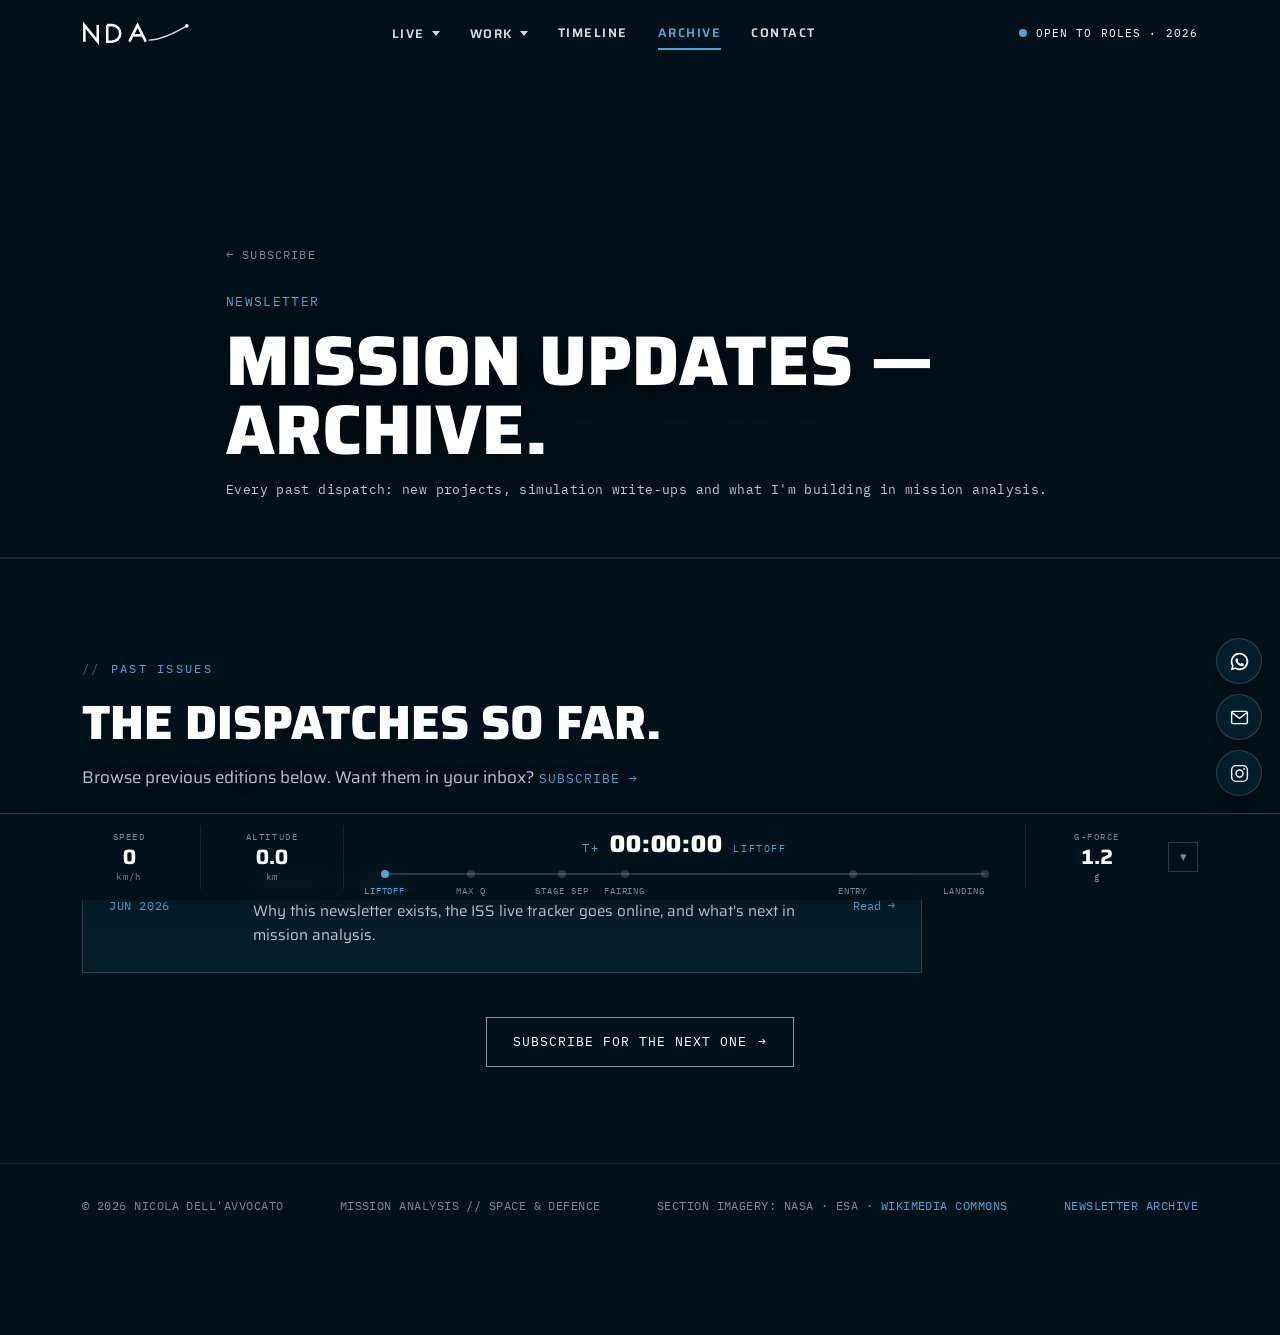
==== commit 2da0d90f: "Nuovo logo a lettere larghe e nome rimosso dalla barra - Logo NDA ridisegnato: maiuscole geometriche" ====
--- a/archive.html
+++ b/archive.html
@@ -11,7 +11,7 @@
 <link rel="preconnect" href="https://fonts.googleapis.com">
 <link rel="preconnect" href="https://fonts.gstatic.com" crossorigin>
 <link href="https://fonts.googleapis.com/css2?family=Saira:wght@400;500;600;700;800&family=IBM+Plex+Mono:wght@400;500&display=swap" rel="stylesheet">
-<link rel="icon" href="images/logo.svg" type="image/svg+xml">
+<link rel="icon" href="images/favicon.svg" type="image/svg+xml">
 <link rel="icon" href="images/favicon-32.png" sizes="32x32" type="image/png">
 <link rel="apple-touch-icon" href="images/favicon-180.png">
 <meta name="theme-color" content="#00131C">
@@ -25,7 +25,7 @@
 <!-- ============ NAV ============ -->
 <header class="nav">
   <div class="container nav-inner">
-    <a class="brand" href="index.html"><svg class="brandmark" viewBox="0 0 88 64" aria-hidden="true" focusable="false"><ellipse cx="44" cy="32" rx="41" ry="15" fill="none" stroke="#2A5F80" stroke-width="2.6" transform="rotate(-18 44 32)"/><circle cx="81.5" cy="19.6" r="4" fill="#8FD2EE"/><g fill="none" stroke="#4FA6D4" stroke-width="4.4" stroke-linecap="butt"><path d="M10 45V20l14 25V20"/><path d="M33 20h4.6a11 12.5 0 0 1 0 25H33V20"/><path d="M56 45l8.6-25 8.6 25M59.4 37.2h10.4"/></g></svg><span class="brandtext">NICOLA DELL'<span class="x">A</span>VVOCATO</span></a>
+    <a class="brand" href="index.html" aria-label="Nicola Dell'Avvocato — home"><svg class="brandmark" viewBox="0 -5 272 66" aria-hidden="true" focusable="false"><g fill="none" stroke="currentColor" stroke-width="6.5" stroke-linecap="butt"><path d="M6 50V8l34 42V8"/><path d="M64 8h12a21 21 0 0 1 0 42H64V8"/><path d="M120 50l21-42 21 42"/><path d="M130 34h22"/></g><path d="M170 46C196 46 222 36 266 10" fill="none" stroke="currentColor" stroke-width="3.4" stroke-linecap="round" opacity=".85"/><circle cx="266" cy="10" r="4.6" fill="currentColor"/></svg></a>
     <nav class="nav-links" id="navLinks" aria-label="Primary">
       <div class="nav-item has-drop">
         <button type="button" class="drop-trigger" aria-haspopup="true" aria-expanded="false">live <span class="caret" aria-hidden="true"></span></button>
--- a/styles.css
+++ b/styles.css
@@ -84,9 +84,9 @@
 header.nav.scrolled{background:rgba(0,19,28,0.82);backdrop-filter:blur(12px);-webkit-backdrop-filter:blur(12px);border-bottom:1px solid var(--line);}
 .nav-inner{display:flex;align-items:center;justify-content:space-between;height:66px;gap:18px;}
 .brand{font-family:var(--font-display);font-weight:700;font-size:0.96rem;letter-spacing:0.14em;text-transform:uppercase;color:#fff;text-decoration:none;white-space:nowrap;display:inline-flex;align-items:center;gap:11px;}
-.brandmark{width:39px;height:28px;flex:none;transition:transform .45s cubic-bezier(.2,.7,.3,1);}
-.brand:hover .brandmark{transform:scale(1.06);}
-@media(max-width:560px){.brandtext{display:none;}}
+.brandmark{height:26px;width:auto;flex:none;color:#fff;transition:opacity .25s ease,transform .45s cubic-bezier(.2,.7,.3,1);}
+.brand:hover .brandmark{opacity:.75;}
+@media(max-width:560px){.brandmark{height:22px;}}
 .brand .x{color:var(--accent);}
 .nav-links{display:flex;gap:30px;align-items:center;}
 .nav-links a{font-family:var(--font-display);font-weight:600;font-size:0.78rem;letter-spacing:0.12em;text-transform:uppercase;text-decoration:none;color:#fff;opacity:0.85;transition:opacity .2s,color .2s;}
@@ -123,7 +123,17 @@
 .scroll-progress{position:fixed;top:0;left:0;height:3px;width:0;background:linear-gradient(90deg,var(--accent),#9fd4ff);box-shadow:0 0 10px rgba(79,166,212,0.6);z-index:60;transition:width .1s linear;}
 
 /* ---------- hero ---------- */
-.hero{position:relative;height:100vh;min-height:660px;background:#02040A;overflow:hidden;display:flex;align-items:flex-end;}
+.hero{position:relative;height:calc(100vh - var(--hud-h));min-height:620px;background:#02040A;overflow:hidden;display:flex;align-items:flex-end;}
+/* launch frame anchored to the bottom of the hero, sky fading into the page */
+.hero.pad{background:#02040A;}
+.hero.pad .padshot{position:absolute;left:0;right:0;bottom:0;z-index:1;height:60%;
+  background-image:url("images/hero-launch.jpg");background-size:cover;background-position:center bottom;}
+.hero.pad .padshot::before{content:"";position:absolute;inset:0;
+  background:
+    linear-gradient(to right,rgba(2,16,26,.94) 0%,rgba(2,16,26,.74) 38%,rgba(2,16,26,.24) 66%,transparent 88%),
+    linear-gradient(to bottom,#02101a 0%,rgba(2,16,26,.60) 22%,rgba(2,16,26,.10) 55%,rgba(0,19,28,.52) 90%,rgba(0,19,28,.95) 100%);}
+.hero.pad .planet,.hero.pad .atmo{display:none;}
+@media(max-width:820px){.hero.pad .padshot{height:46%;background-position:center 76%;}}
 .stars{position:absolute;inset:0;z-index:0;}
 .stars .tw{animation:tw 3.6s ease-in-out infinite;}
 @keyframes tw{50%{opacity:0.12;}}
@@ -590,9 +600,12 @@
 @media(max-width:820px){.figgrid.two,.figgrid.three{grid-template-columns:1fr;}}
 .fig{margin:0;background:var(--panel);border:1px solid var(--line-2);padding:10px;backdrop-filter:blur(7px);-webkit-backdrop-filter:blur(7px);
   transition:border-color .2s ease,transform .2s ease;}
-.fig img{width:100%;height:auto;background:#fff;cursor:zoom-in;display:block;}
+.fig img{width:100%;height:auto;aspect-ratio:16/10;object-fit:contain;object-position:center;background:#fff;cursor:zoom-in;display:block;}
+.fig.photo img{object-fit:cover;}
+.fig{display:flex;flex-direction:column;}
+.fig figcaption{margin-top:auto;padding-top:9px;}
 .fig:hover{border-color:var(--accent);transform:translateY(-2px);}
-.fig figcaption{font-family:var(--font-mono);font-size:.72rem;line-height:1.55;color:var(--t3);margin-top:9px;}
+.fig figcaption{font-family:var(--font-mono);font-size:.72rem;line-height:1.55;color:var(--t3);}
 
 .dtable{margin:20px 0 26px;overflow-x:auto;}
 .dtable table{border-collapse:collapse;width:100%;font-size:.95rem;background:var(--panel);
@@ -603,7 +616,6 @@
 .dtable th{font-family:var(--font-mono);font-size:.74rem;letter-spacing:.06em;text-transform:uppercase;color:var(--t1);background:rgba(79,166,212,.08);}
 .dtable td{color:var(--t2);font-variant-numeric:tabular-nums;}
 .dtable tbody tr:hover td{background:rgba(79,166,212,.06);}
-.dtable td.neg{color:var(--danger);}
 p.muted{color:var(--t3);font-size:.9rem;}
 
 /* ---------- lightbox ---------- */
@@ -656,3 +668,72 @@
   .fig:hover,.record:hover{transform:none;}
   html{scroll-behavior:auto;}
 }
+
+
+/* ===================================================================
+   Mission bar — fixed at the foot of every page, flown by scrolling
+   =================================================================== */
+:root{--hud-h:88px;}
+body{padding-bottom:var(--hud-h);}
+.hud{position:fixed;left:0;right:0;bottom:0;z-index:80;background:rgba(0,19,28,.92);
+  border-top:1px solid var(--line-2);backdrop-filter:blur(12px);-webkit-backdrop-filter:blur(12px);
+  box-shadow:0 -10px 34px rgba(0,0,0,.45);transition:transform .35s cubic-bezier(.2,.7,.3,1);}
+.hud-in{max-width:var(--container);margin:0 auto;padding:11px 32px;display:flex;align-items:center;gap:24px;}
+.hud .g{display:flex;flex-direction:column;align-items:center;min-width:94px;}
+.hud .gl{font-family:var(--font-mono);font-size:.58rem;letter-spacing:.17em;color:var(--t3);text-transform:uppercase;}
+.hud .gv{font-family:var(--font-display);font-weight:700;font-size:1.3rem;color:#fff;line-height:1.25;font-variant-numeric:tabular-nums;}
+.hud .gu{font-family:var(--font-mono);font-size:.56rem;letter-spacing:.14em;color:var(--t3);}
+.hud .sep{width:1px;align-self:stretch;background:var(--line);}
+.hud .clock{flex:1;display:flex;flex-direction:column;align-items:center;gap:9px;min-width:0;}
+.hud .ct{display:flex;align-items:baseline;gap:10px;}
+.hud .tp{font-family:var(--font-mono);font-size:.76rem;letter-spacing:.14em;color:var(--accent);}
+.hud .ctv{font-family:var(--font-display);font-weight:800;font-size:1.5rem;color:#fff;letter-spacing:.04em;font-variant-numeric:tabular-nums;}
+.hud .phase{font-family:var(--font-mono);font-size:.6rem;letter-spacing:.17em;text-transform:uppercase;color:var(--accent);}
+
+/* event track: liftoff on the left, landing on the right */
+.hud .track{position:relative;width:100%;max-width:600px;height:2px;background:var(--line-2);margin-bottom:14px;}
+.hud .fill{position:absolute;left:0;top:0;bottom:0;background:var(--accent);
+  box-shadow:0 0 10px rgba(79,166,212,.55);transition:width .12s linear;}
+.hud .mk{position:absolute;top:0;transform:translateX(-50%);}
+.hud .mk i{position:absolute;top:-3px;left:50%;transform:translateX(-50%);width:8px;height:8px;
+  border-radius:50%;background:var(--line-2);transition:background .2s ease;}
+.hud .mk b{position:absolute;top:11px;left:50%;transform:translateX(-50%);white-space:nowrap;
+  font-family:var(--font-mono);font-weight:400;font-size:.55rem;letter-spacing:.11em;
+  text-transform:uppercase;color:var(--t3);transition:color .2s ease;}
+.hud .mk.done i{background:var(--accent);}
+.hud .mk.done b{color:var(--t2);}
+.hud .mk.now i{box-shadow:0 0 0 0 rgba(79,166,212,.6);animation:beacon 2.4s infinite;}
+.hud .mk.now b{color:var(--accent);}
+.hud .mk:first-of-type b{left:0;transform:none;}
+.hud .mk:last-of-type b{left:auto;right:0;transform:none;}
+
+.hud-toggle{background:transparent;border:1px solid var(--line-2);color:var(--t3);width:30px;height:30px;
+  cursor:pointer;font-size:.8rem;line-height:1;transition:color .2s,border-color .2s,transform .35s;flex:none;}
+.hud-toggle:hover{color:var(--accent);border-color:var(--accent);}
+.hud.down{transform:translateY(calc(100% - 32px));}
+.hud.down .hud-toggle{transform:rotate(180deg);}
+body.hud-down{padding-bottom:32px;}
+
+/* keep the floating dock and the back-to-top button clear of the bar */
+.dock{bottom:calc(var(--hud-h) + 16px);}
+.totop{bottom:calc(var(--hud-h) + 16px);right:78px;}
+
+@media(max-width:980px){
+  :root{--hud-h:72px;}
+  .hud-in{padding:9px 18px;gap:14px;}
+  .hud .mk b{display:none;}
+  .hud .track{margin-bottom:0;}
+  .hud .gv{font-size:1.08rem;}
+  .hud .ctv{font-size:1.22rem;}
+}
+@media(max-width:620px){
+  .hud .g.opt{display:none;}
+  .hud .g{min-width:72px;}
+  .hud .phase{display:none;}
+  .totop{bottom:calc(var(--hud-h) + 12px);right:70px;}
+}
+@media(prefers-reduced-motion:reduce){
+  .hud{transition:none;}
+  .hud .fill{transition:none;}
+  .hud .mk.now i{animation:none;}
+}
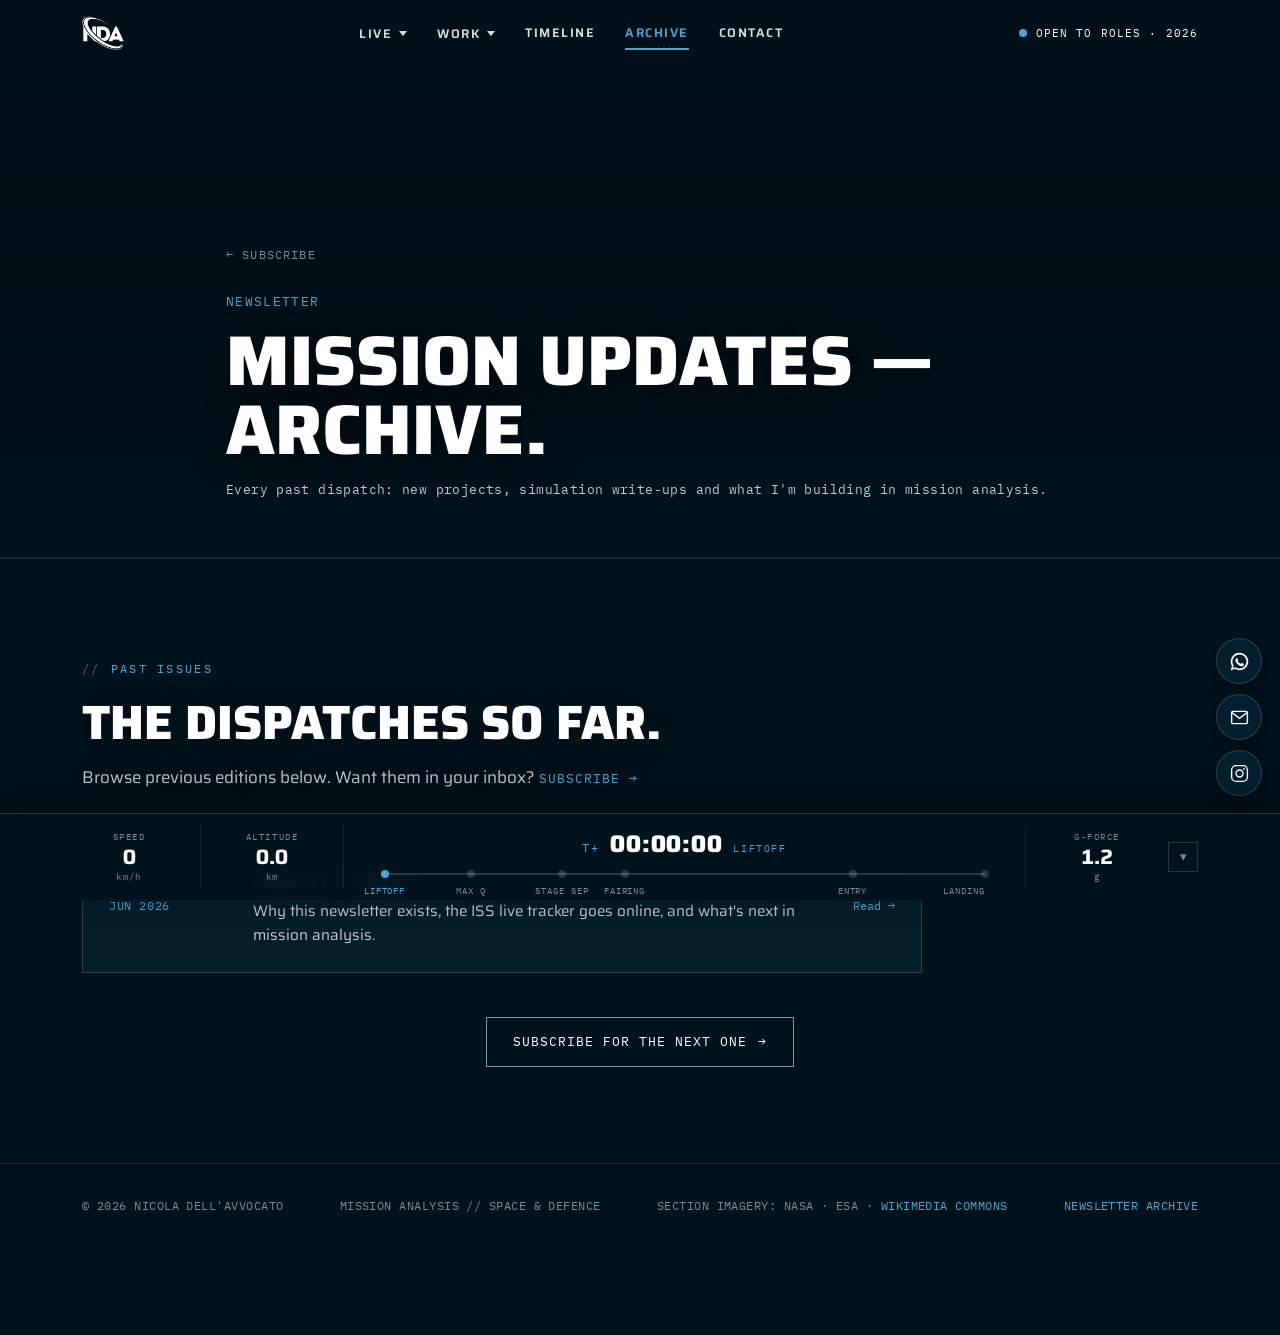
==== commit 0159f4af: "Nuovo logo, progetti ed esperienze pesati per il settore spazio - Logo NDA fornito da Nic, scontorna" ====
--- a/archive.html
+++ b/archive.html
@@ -11,7 +11,6 @@
 <link rel="preconnect" href="https://fonts.googleapis.com">
 <link rel="preconnect" href="https://fonts.gstatic.com" crossorigin>
 <link href="https://fonts.googleapis.com/css2?family=Saira:wght@400;500;600;700;800&family=IBM+Plex+Mono:wght@400;500&display=swap" rel="stylesheet">
-<link rel="icon" href="images/favicon.svg" type="image/svg+xml">
 <link rel="icon" href="images/favicon-32.png" sizes="32x32" type="image/png">
 <link rel="apple-touch-icon" href="images/favicon-180.png">
 <meta name="theme-color" content="#00131C">
@@ -25,7 +24,7 @@
 <!-- ============ NAV ============ -->
 <header class="nav">
   <div class="container nav-inner">
-    <a class="brand" href="index.html" aria-label="Nicola Dell'Avvocato — home"><svg class="brandmark" viewBox="0 -5 272 66" aria-hidden="true" focusable="false"><g fill="none" stroke="currentColor" stroke-width="6.5" stroke-linecap="butt"><path d="M6 50V8l34 42V8"/><path d="M64 8h12a21 21 0 0 1 0 42H64V8"/><path d="M120 50l21-42 21 42"/><path d="M130 34h22"/></g><path d="M170 46C196 46 222 36 266 10" fill="none" stroke="currentColor" stroke-width="3.4" stroke-linecap="round" opacity=".85"/><circle cx="266" cy="10" r="4.6" fill="currentColor"/></svg></a>
+    <a class="brand" href="index.html" aria-label="Nicola Dell'Avvocato — home"><img class="brandmark" src="images/logo.png" alt="" width="600" height="491" decoding="async"></a>
     <nav class="nav-links" id="navLinks" aria-label="Primary">
       <div class="nav-item has-drop">
         <button type="button" class="drop-trigger" aria-haspopup="true" aria-expanded="false">live <span class="caret" aria-hidden="true"></span></button>
--- a/styles.css
+++ b/styles.css
@@ -84,9 +84,9 @@
 header.nav.scrolled{background:rgba(0,19,28,0.82);backdrop-filter:blur(12px);-webkit-backdrop-filter:blur(12px);border-bottom:1px solid var(--line);}
 .nav-inner{display:flex;align-items:center;justify-content:space-between;height:66px;gap:18px;}
 .brand{font-family:var(--font-display);font-weight:700;font-size:0.96rem;letter-spacing:0.14em;text-transform:uppercase;color:#fff;text-decoration:none;white-space:nowrap;display:inline-flex;align-items:center;gap:11px;}
-.brandmark{height:26px;width:auto;flex:none;color:#fff;transition:opacity .25s ease,transform .45s cubic-bezier(.2,.7,.3,1);}
+.brandmark{height:34px;width:auto;flex:none;transition:opacity .25s ease;}
 .brand:hover .brandmark{opacity:.75;}
-@media(max-width:560px){.brandmark{height:22px;}}
+@media(max-width:560px){.brandmark{height:28px;}}
 .brand .x{color:var(--accent);}
 .nav-links{display:flex;gap:30px;align-items:center;}
 .nav-links a{font-family:var(--font-display);font-weight:600;font-size:0.78rem;letter-spacing:0.12em;text-transform:uppercase;text-decoration:none;color:#fff;opacity:0.85;transition:opacity .2s,color .2s;}
@@ -737,3 +737,37 @@
   .hud .fill{transition:none;}
   .hud .mk.now i{animation:none;}
 }
+
+
+/* ===================================================================
+   Weighting: the work that matters most for a space role gets the
+   space on the page; the rest is kept, but compact.
+   =================================================================== */
+.record.lead{padding:38px 36px;border-color:rgba(79,166,212,.38);
+  background:linear-gradient(180deg,rgba(79,166,212,.07),transparent 58%),var(--panel);}
+.record.lead .desig{color:var(--accent);font-size:.86rem;}
+.record.lead h3{font-size:1.58rem;}
+.record.lead p{font-size:1.04rem;}
+.record.lead .metric .big{font-size:2.5rem;}
+
+.record.slim{padding:17px 22px;gap:20px;}
+.record.slim .desig{font-size:.72rem;padding-top:2px;}
+.record.slim h3{font-size:1.02rem;margin-bottom:2px;}
+.record.slim .meta{font-size:.68rem;margin-bottom:5px;}
+.record.slim p{font-size:.88rem;color:var(--t3);line-height:1.55;}
+.record.slim .toolset,.record.slim .metric{display:none;}
+
+.ecard.lead{grid-column:1 / -1;padding:32px;border-color:rgba(79,166,212,.38);
+  background:linear-gradient(180deg,rgba(79,166,212,.07),transparent 58%),var(--panel);}
+.ecard.lead h3{font-size:1.32rem;}
+.ecard.lead p{font-size:1.02rem;}
+.ecard.min{padding:17px 20px;}
+.ecard.min .yr{font-size:.66rem;}
+.ecard.min h3{font-size:1rem;}
+.ecard.min .inst{font-size:.72rem;}
+.ecard.min p{font-size:.86rem;color:var(--t3);line-height:1.55;}
+@media(max-width:760px){
+  .record.lead{padding:26px 22px;}
+  .record.lead h3{font-size:1.3rem;}
+  .ecard.lead{padding:24px;}
+}
